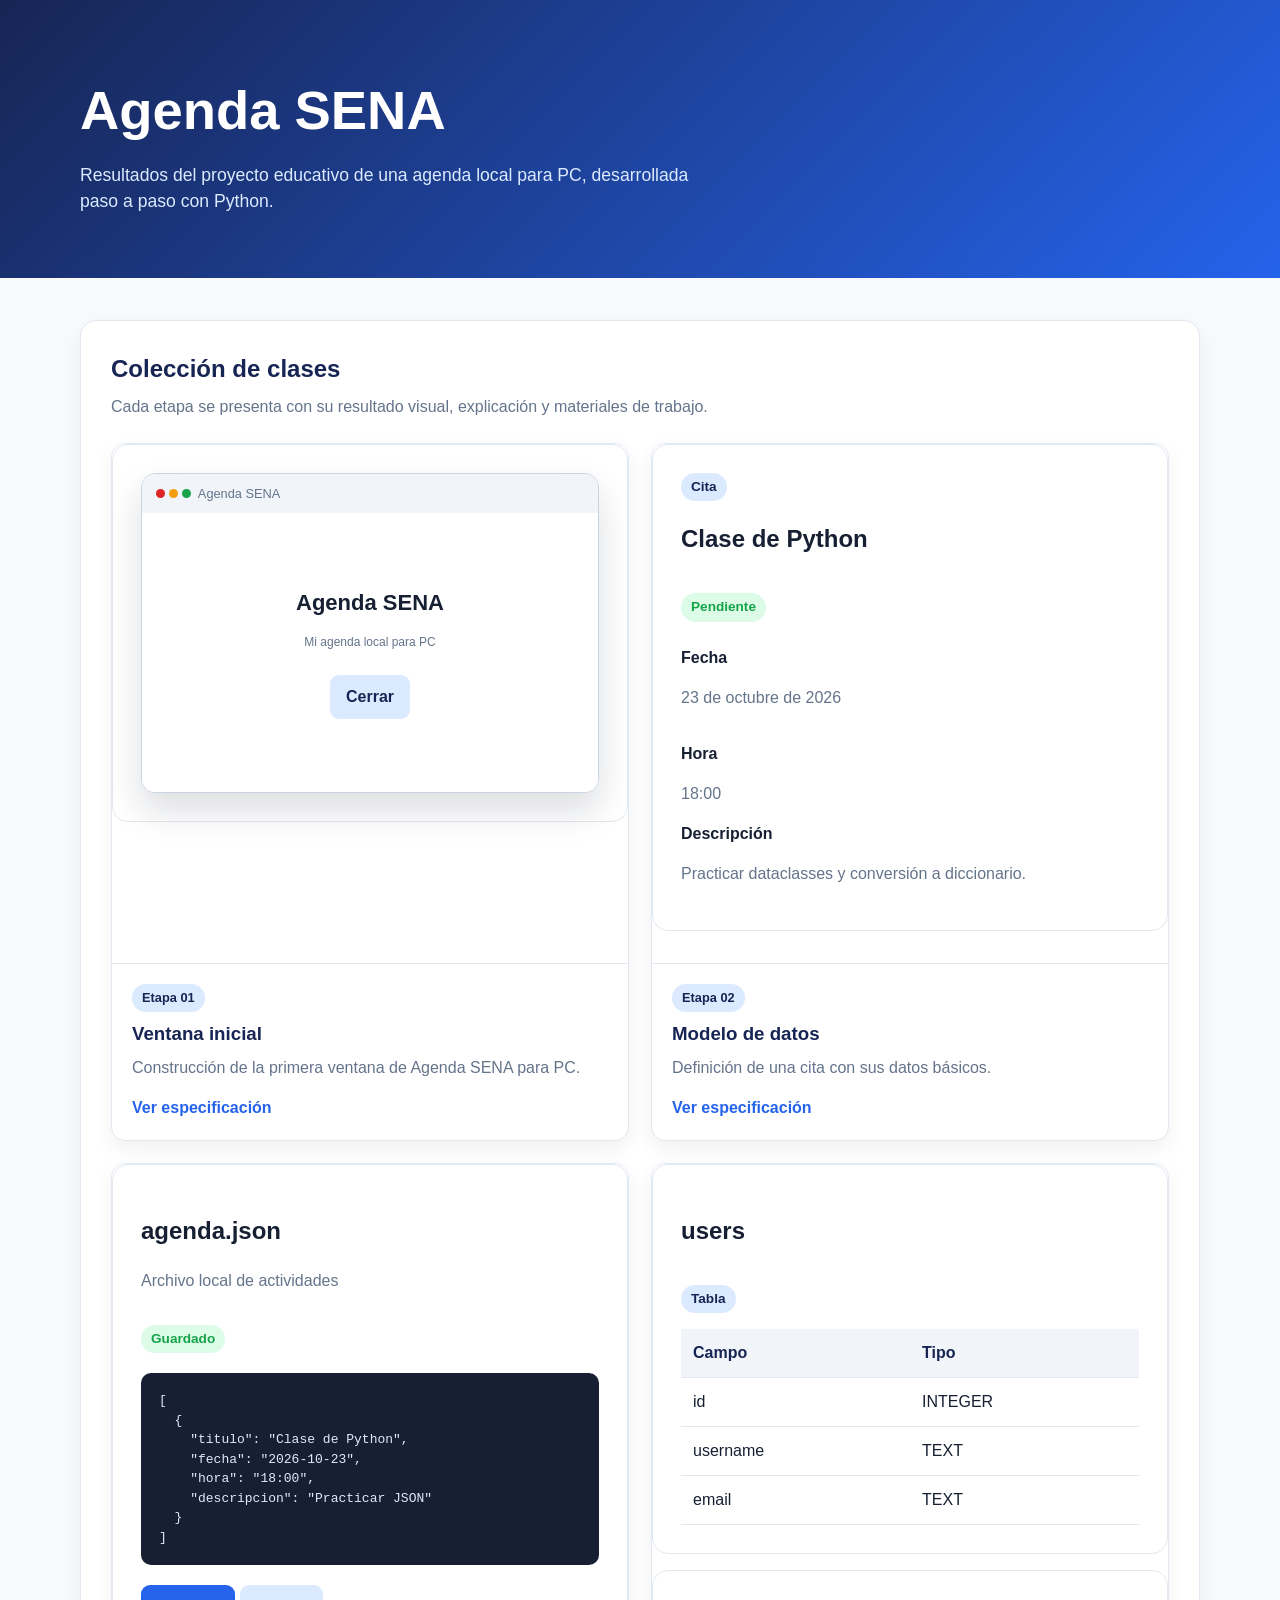
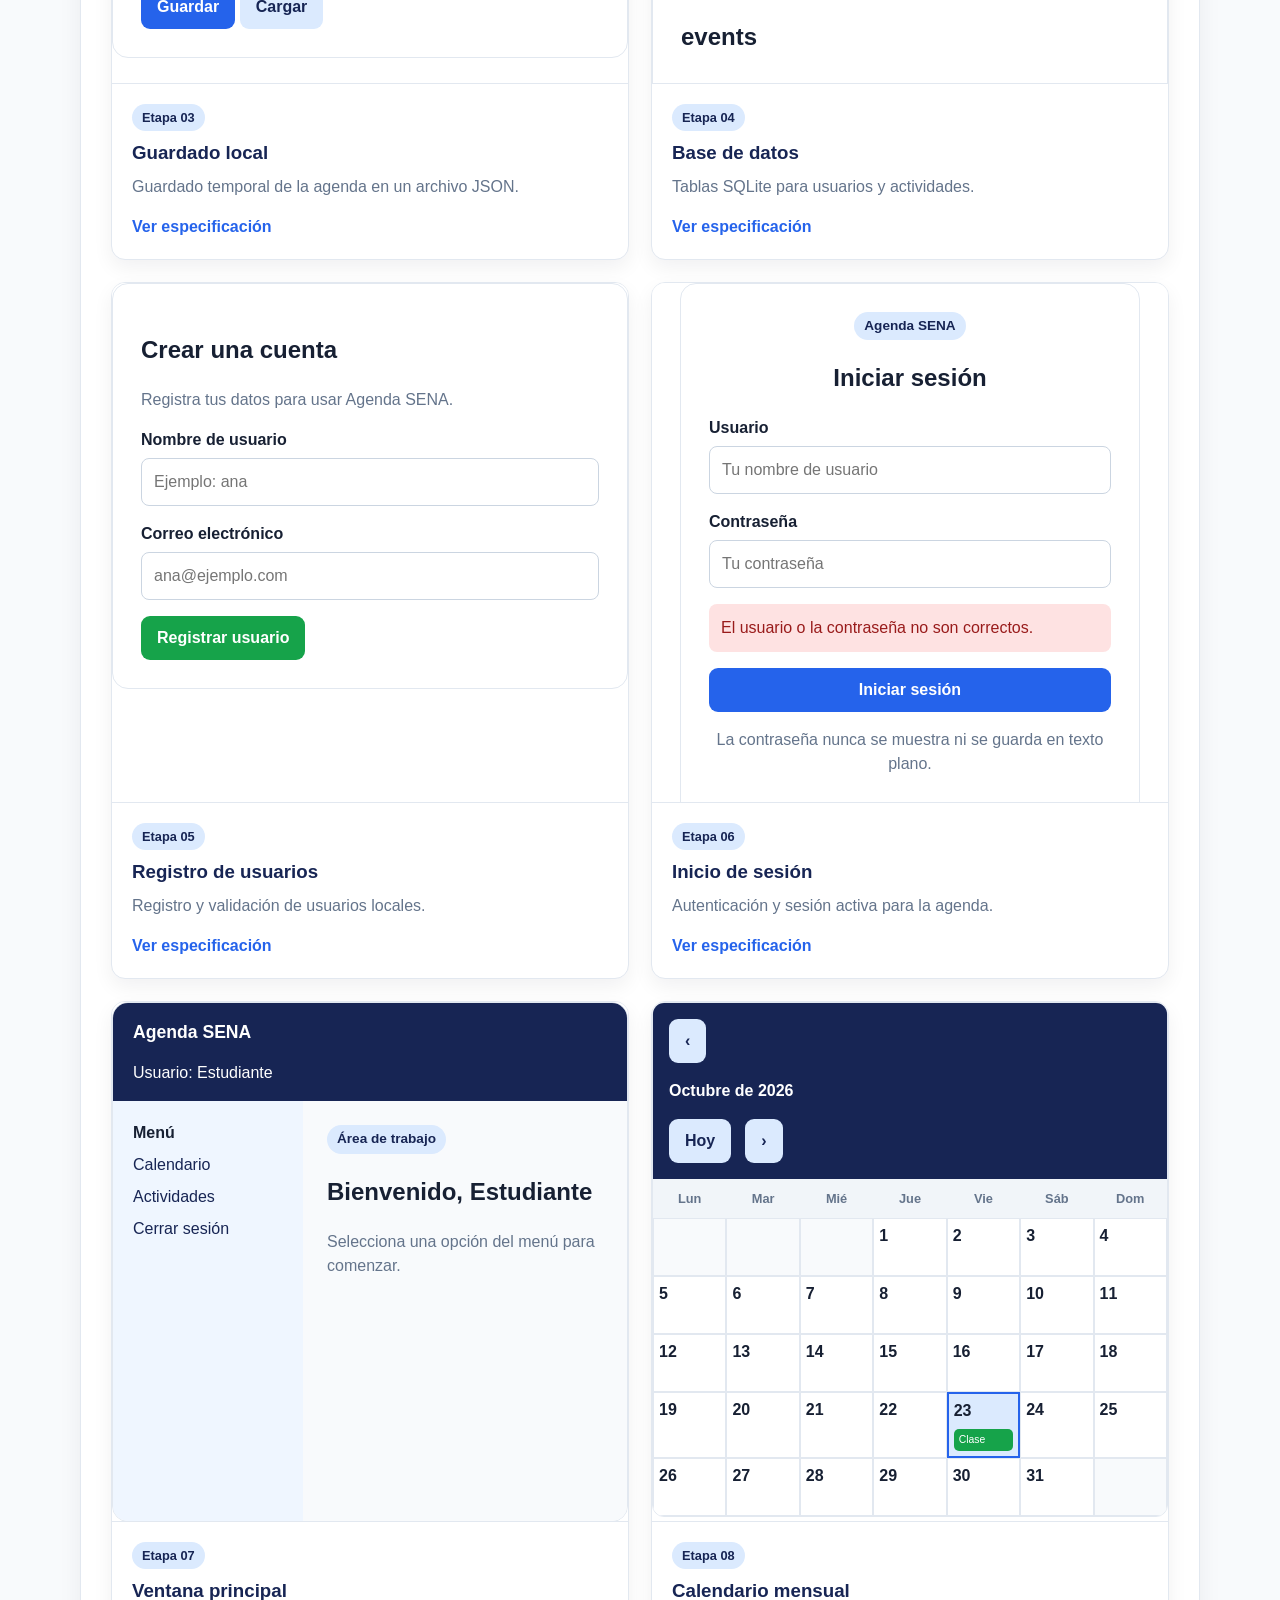
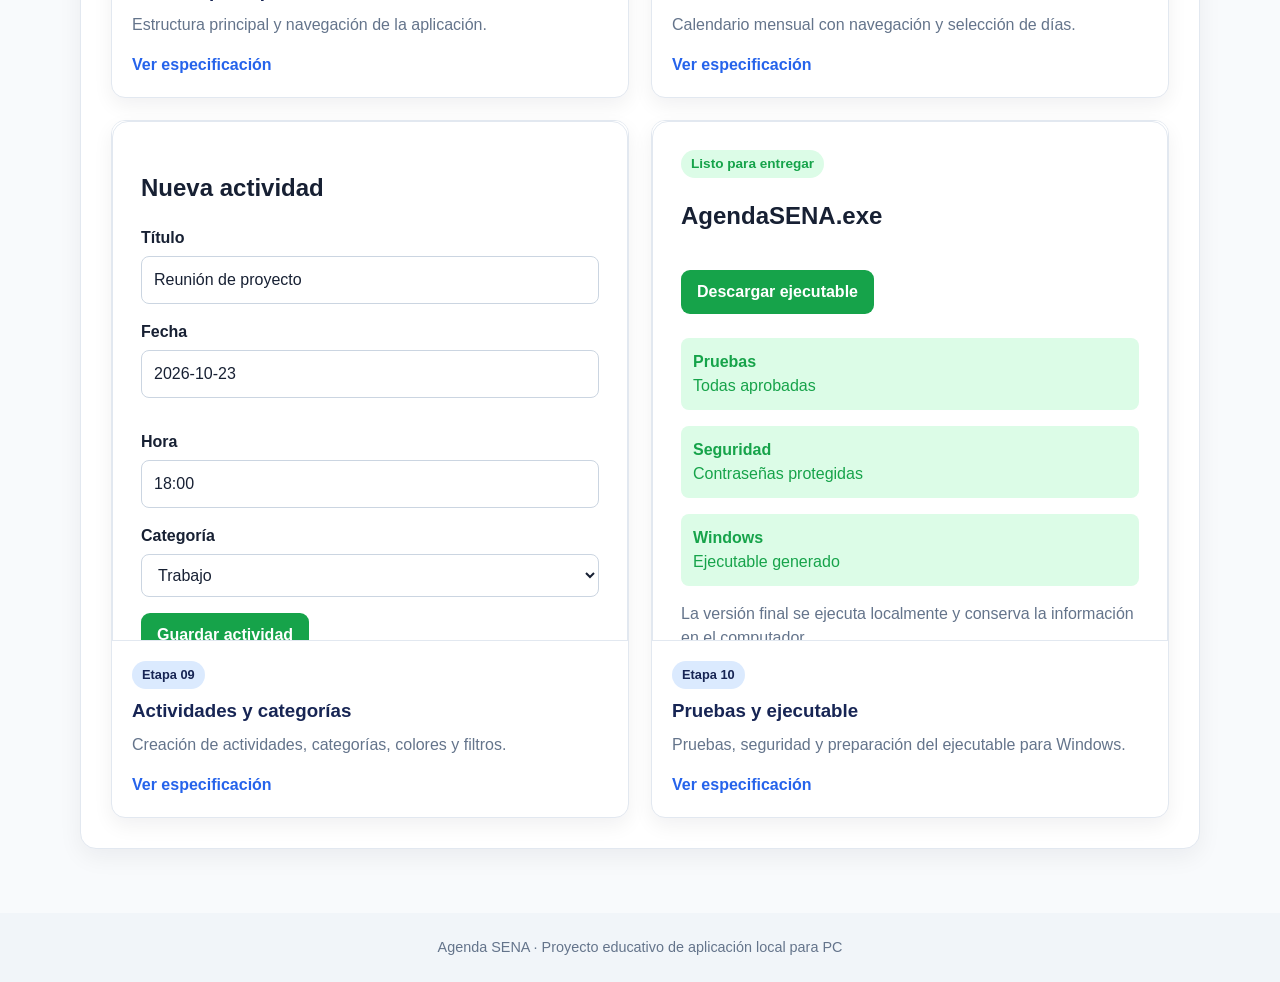
==== index.html @ bc1973c1 "Integrar previews como resultados visuales" ====
<!doctype html>
<html lang="es">
  <head>
    <meta charset="UTF-8" />
    <meta name="viewport" content="width=device-width, initial-scale=1.0" />
    <meta
      name="description"
      content="Colección de clases visuales del proyecto educativo Agenda SENA."
    />
    <title>Agenda SENA | Colección de clases</title>
    <style>
      :root {
        --azul: #2563eb;
        --azul-oscuro: #172554;
        --azul-claro: #dbeafe;
        --gris-900: #172033;
        --gris-600: #64748b;
        --gris-200: #e2e8f0;
        --gris-100: #f1f5f9;
        --blanco: #ffffff;
      }

      * { box-sizing: border-box; }

      body {
        margin: 0;
        color: var(--gris-900);
        background: #f8fafc;
        font-family: Arial, Helvetica, sans-serif;
        line-height: 1.5;
      }

      .contenedor {
        width: min(1120px, calc(100% - 40px));
        margin: 0 auto;
      }

      .hero {
        padding: 70px 24px 64px;
        color: var(--blanco);
        background: linear-gradient(135deg, var(--azul-oscuro), var(--azul));
      }

      .hero h1 { margin: 0 0 10px; font-size: clamp(2rem, 5vw, 3.4rem); }
      .hero p { max-width: 650px; margin: 0; color: var(--azul-claro); font-size: 1.1rem; }

      main { padding: 42px 0 64px; }

      .panel {
        border: 1px solid var(--gris-200);
        border-radius: 16px;
        padding: 30px;
        background: var(--blanco);
        box-shadow: 0 8px 24px rgba(15, 23, 42, 0.06);
      }

      .panel h2 { margin: 0 0 8px; color: var(--azul-oscuro); }
      .panel > p { margin: 0 0 24px; color: var(--gris-600); }

      .coleccion {
        display: grid;
        grid-template-columns: repeat(2, minmax(0, 1fr));
        gap: 22px;
      }

      .clase {
        overflow: hidden;
        border: 1px solid var(--gris-200);
        border-radius: 14px;
        background: var(--blanco);
        box-shadow: 0 8px 20px rgba(15, 23, 42, 0.06);
      }

      .clase-vista {
        height: 520px;
        overflow: hidden;
        border-bottom: 1px solid var(--gris-200);
        background: var(--gris-100);
      }

      .clase-vista iframe {
        width: 100%;
        height: 100%;
        border: 0;
        background: var(--blanco);
      }

      .clase-contenido { padding: 20px; }
      .clase-contenido h3 { margin: 8px 0 8px; color: var(--azul-oscuro); }
      .clase-contenido p { margin: 0 0 16px; color: var(--gris-600); }

      .etiqueta {
        display: inline-block;
        border-radius: 999px;
        padding: 4px 10px;
        color: var(--azul-oscuro);
        background: var(--azul-claro);
        font-size: 0.8rem;
        font-weight: 700;
      }

      .recursos { display: flex; flex-wrap: wrap; gap: 12px; }
      .recursos a { color: var(--azul); font-weight: 700; text-decoration: none; }
      .recursos a:hover { text-decoration: underline; }

      .estado-vacio {
        padding: 48px 24px;
        border: 2px dashed var(--gris-200);
        border-radius: 12px;
        color: var(--gris-600);
        background: var(--gris-100);
        text-align: center;
      }

      .estado-vacio strong { display: block; margin-bottom: 8px; color: var(--gris-900); font-size: 1.2rem; }

      footer {
        padding: 24px;
        color: var(--gris-600);
        background: var(--gris-100);
        text-align: center;
        font-size: 0.9rem;
      }

      @media (max-width: 760px) {
        .coleccion { grid-template-columns: 1fr; }
      }
    </style>
  </head>
  <body>
    <header class="hero">
      <div class="contenedor">
        <h1>Agenda SENA</h1>
        <p>
          Resultados del proyecto educativo de una agenda local para PC,
          desarrollada paso a paso con Python.
        </p>
      </div>
    </header>

    <main class="contenedor">
      <section class="panel" aria-labelledby="titulo-coleccion">
        <h2 id="titulo-coleccion">Colección de clases</h2>
        <p>
          Cada etapa se presenta con su resultado visual, explicación y
          materiales de trabajo.
        </p>

        <div class="coleccion">
          <article class="clase">
            <div class="clase-vista">
              <iframe
                src="stages/01_python_window/preview.html"
                title="Resultado visual de la Clase 01: Ventana inicial"
                loading="lazy"
                scrolling="no"
              ></iframe>
            </div>
            <div class="clase-contenido">
              <span class="etiqueta">Etapa 01</span>
              <h3>Ventana inicial</h3>
              <p>Construcción de la primera ventana de Agenda SENA para PC.</p>
              <div class="recursos">
                <a href="docs/parts/01_agenda_pc/milestones/01_python_window.md">
                  Ver especificación
                </a>
              </div>
            </div>
          </article>

          <article class="clase">
            <div class="clase-vista">
              <iframe src="stages/02_data_model/preview.html" title="Resultado visual de la Clase 02: Modelo de datos" loading="lazy" scrolling="no"></iframe>
            </div>
            <div class="clase-contenido">
              <span class="etiqueta">Etapa 02</span>
              <h3>Modelo de datos</h3>
              <p>Definición de una cita con sus datos básicos.</p>
              <div class="recursos"><a href="docs/parts/01_agenda_pc/milestones/02_data_model.md">Ver especificación</a></div>
            </div>
          </article>

          <article class="clase">
            <div class="clase-vista">
              <iframe src="stages/03_json_storage/preview.html" title="Resultado visual de la Clase 03: Guardado local" loading="lazy" scrolling="no"></iframe>
            </div>
            <div class="clase-contenido">
              <span class="etiqueta">Etapa 03</span>
              <h3>Guardado local</h3>
              <p>Guardado temporal de la agenda en un archivo JSON.</p>
              <div class="recursos"><a href="docs/parts/01_agenda_pc/milestones/03_json_storage.md">Ver especificación</a></div>
            </div>
          </article>

          <article class="clase">
            <div class="clase-vista">
              <iframe src="stages/04_sqlite_database/preview.html" title="Resultado visual de la Clase 04: Base de datos" loading="lazy" scrolling="no"></iframe>
            </div>
            <div class="clase-contenido">
              <span class="etiqueta">Etapa 04</span>
              <h3>Base de datos</h3>
              <p>Tablas SQLite para usuarios y actividades.</p>
              <div class="recursos"><a href="docs/parts/01_agenda_pc/milestones/04_sqlite_database.md">Ver especificación</a></div>
            </div>
          </article>

          <article class="clase">
            <div class="clase-vista">
              <iframe src="stages/05_user_registration/preview.html" title="Resultado visual de la Clase 05: Registro de usuarios" loading="lazy" scrolling="no"></iframe>
            </div>
            <div class="clase-contenido">
              <span class="etiqueta">Etapa 05</span>
              <h3>Registro de usuarios</h3>
              <p>Registro y validación de usuarios locales.</p>
              <div class="recursos"><a href="docs/parts/01_agenda_pc/milestones/05_user_registration.md">Ver especificación</a></div>
            </div>
          </article>

          <article class="clase">
            <div class="clase-vista">
              <iframe src="stages/06_login_session/preview.html" title="Resultado visual de la Clase 06: Inicio de sesión" loading="lazy" scrolling="no"></iframe>
            </div>
            <div class="clase-contenido">
              <span class="etiqueta">Etapa 06</span>
              <h3>Inicio de sesión</h3>
              <p>Autenticación y sesión activa para la agenda.</p>
              <div class="recursos"><a href="docs/parts/01_agenda_pc/milestones/06_login_session.md">Ver especificación</a></div>
            </div>
          </article>

          <article class="clase">
            <div class="clase-vista">
              <iframe src="stages/07_main_window/preview.html" title="Resultado visual de la Clase 07: Ventana principal" loading="lazy" scrolling="no"></iframe>
            </div>
            <div class="clase-contenido">
              <span class="etiqueta">Etapa 07</span>
              <h3>Ventana principal</h3>
              <p>Estructura principal y navegación de la aplicación.</p>
              <div class="recursos"><a href="docs/parts/01_agenda_pc/milestones/07_main_window.md">Ver especificación</a></div>
            </div>
          </article>

          <article class="clase">
            <div class="clase-vista">
              <iframe src="stages/08_monthly_calendar/preview.html" title="Resultado visual de la Clase 08: Calendario mensual" loading="lazy" scrolling="no"></iframe>
            </div>
            <div class="clase-contenido">
              <span class="etiqueta">Etapa 08</span>
              <h3>Calendario mensual</h3>
              <p>Calendario mensual con navegación y selección de días.</p>
              <div class="recursos"><a href="docs/parts/01_agenda_pc/milestones/08_monthly_calendar.md">Ver especificación</a></div>
            </div>
          </article>

          <article class="clase">
            <div class="clase-vista">
              <iframe src="stages/09_events_categories_colors/preview.html" title="Resultado visual de la Clase 09: Actividades y categorías" loading="lazy" scrolling="no"></iframe>
            </div>
            <div class="clase-contenido">
              <span class="etiqueta">Etapa 09</span>
              <h3>Actividades y categorías</h3>
              <p>Creación de actividades, categorías, colores y filtros.</p>
              <div class="recursos"><a href="docs/parts/01_agenda_pc/milestones/09_events_categories_colors.md">Ver especificación</a></div>
            </div>
          </article>

          <article class="clase">
            <div class="clase-vista">
              <iframe src="stages/10_tests_security_executable/preview.html" title="Resultado visual de la Clase 10: Pruebas y ejecutable" loading="lazy" scrolling="no"></iframe>
            </div>
            <div class="clase-contenido">
              <span class="etiqueta">Etapa 10</span>
              <h3>Pruebas y ejecutable</h3>
              <p>Pruebas, seguridad y preparación del ejecutable para Windows.</p>
              <div class="recursos"><a href="docs/parts/01_agenda_pc/milestones/10_tests_security_executable.md">Ver especificación</a></div>
            </div>
          </article>
        </div>
      </section>
    </main>

    <footer>Agenda SENA · Proyecto educativo de aplicación local para PC</footer>
  </body>
</html>
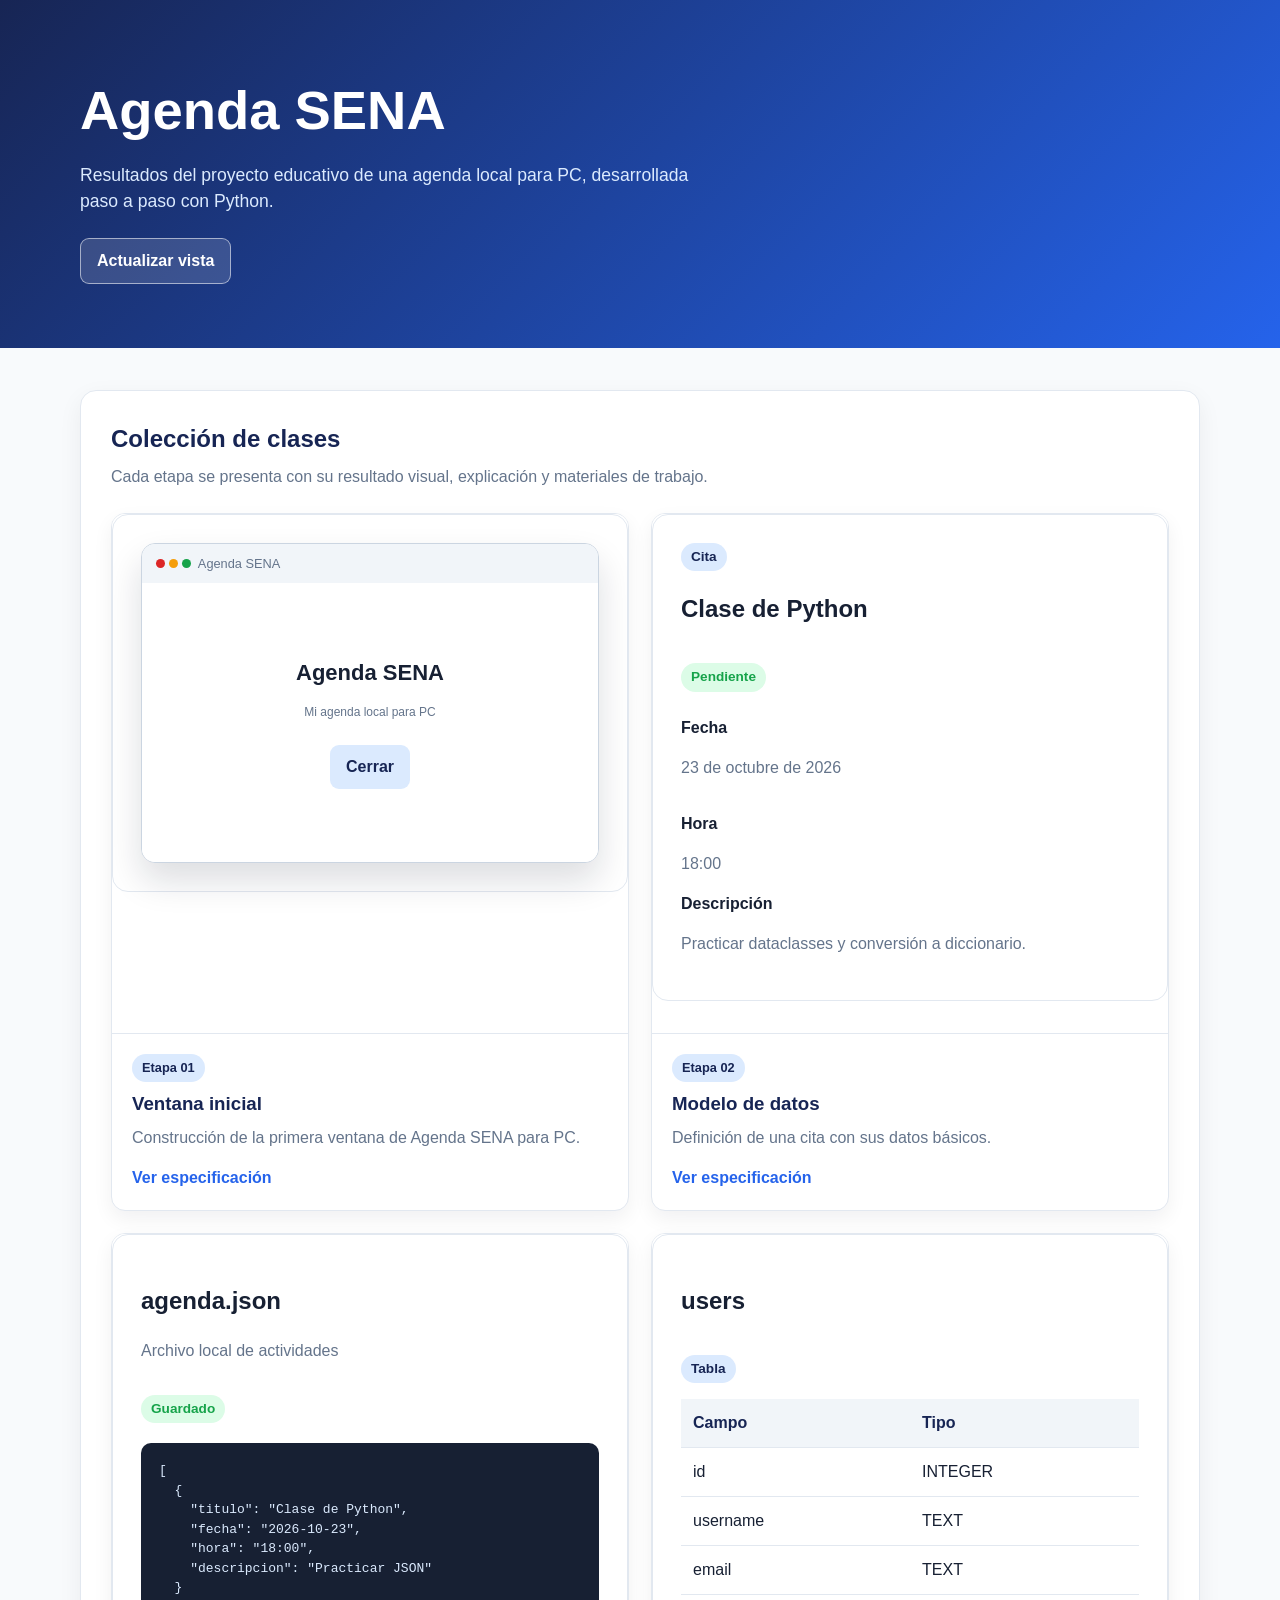
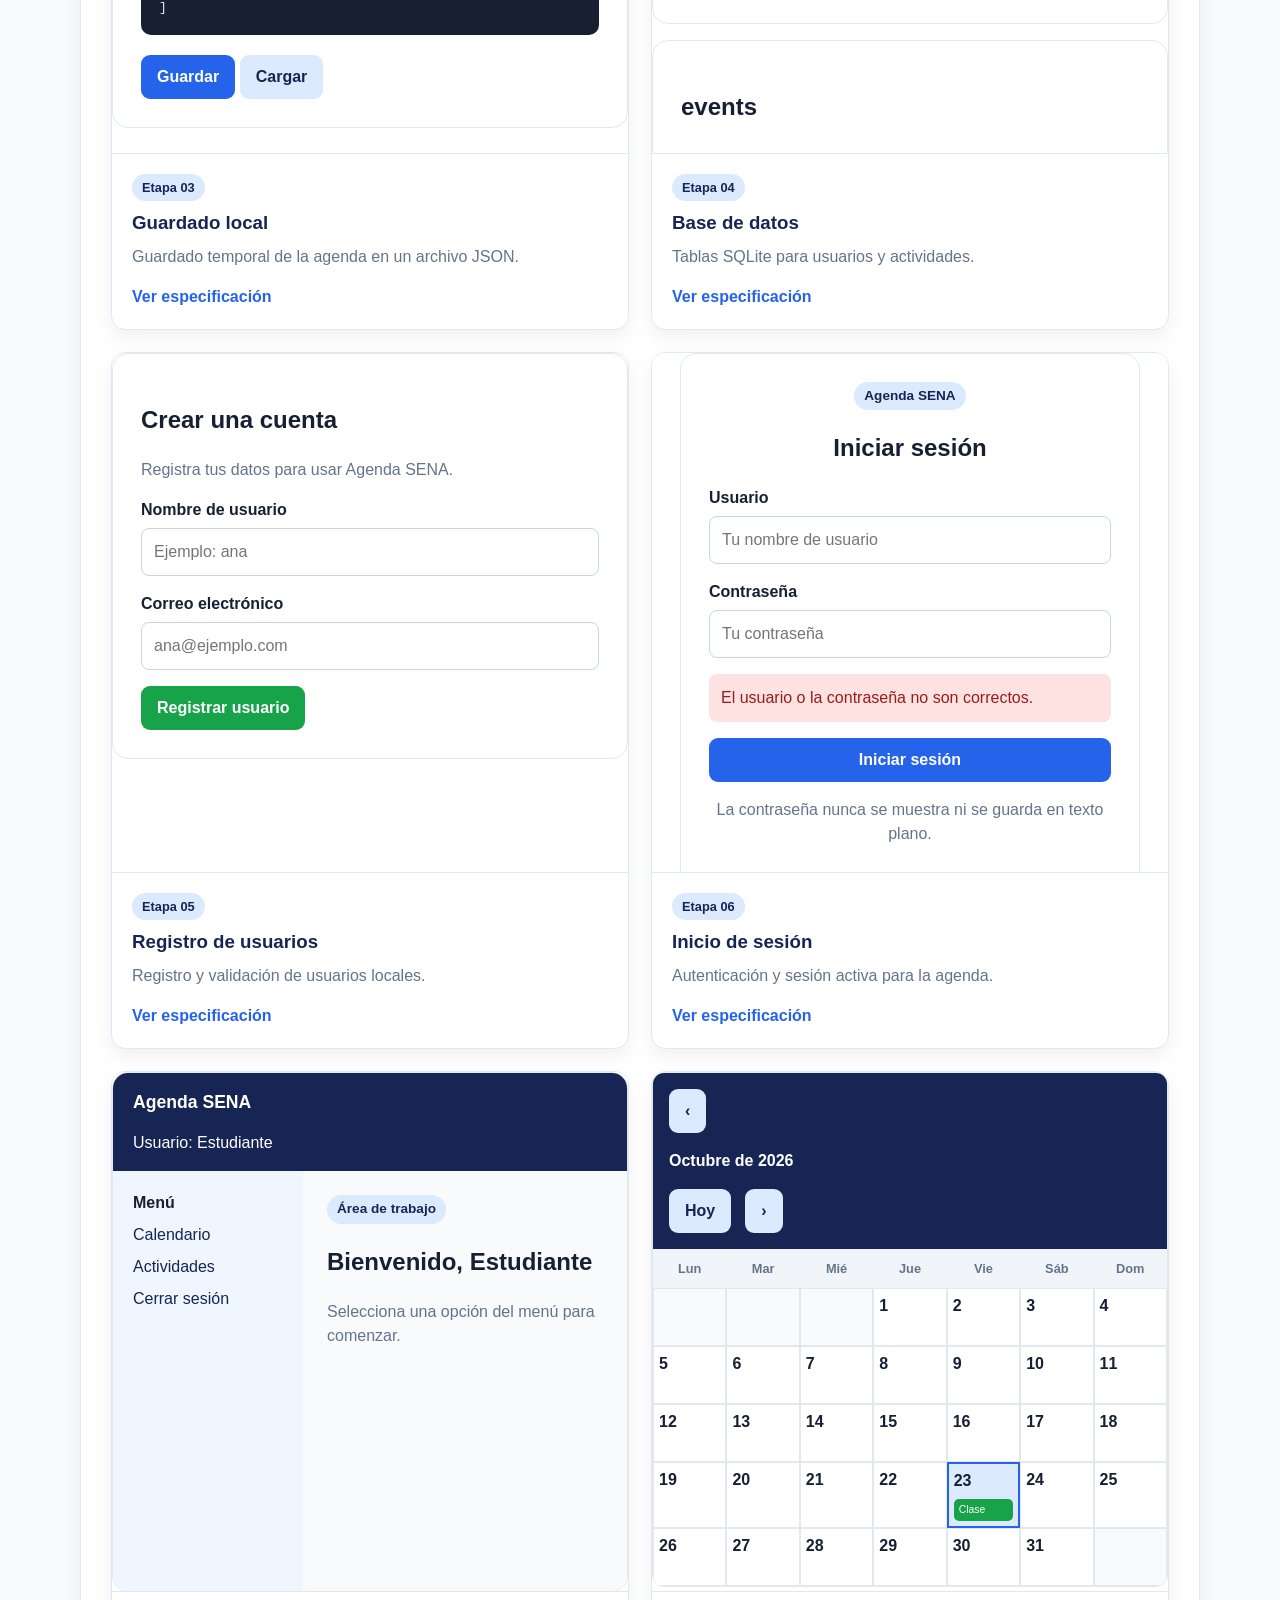
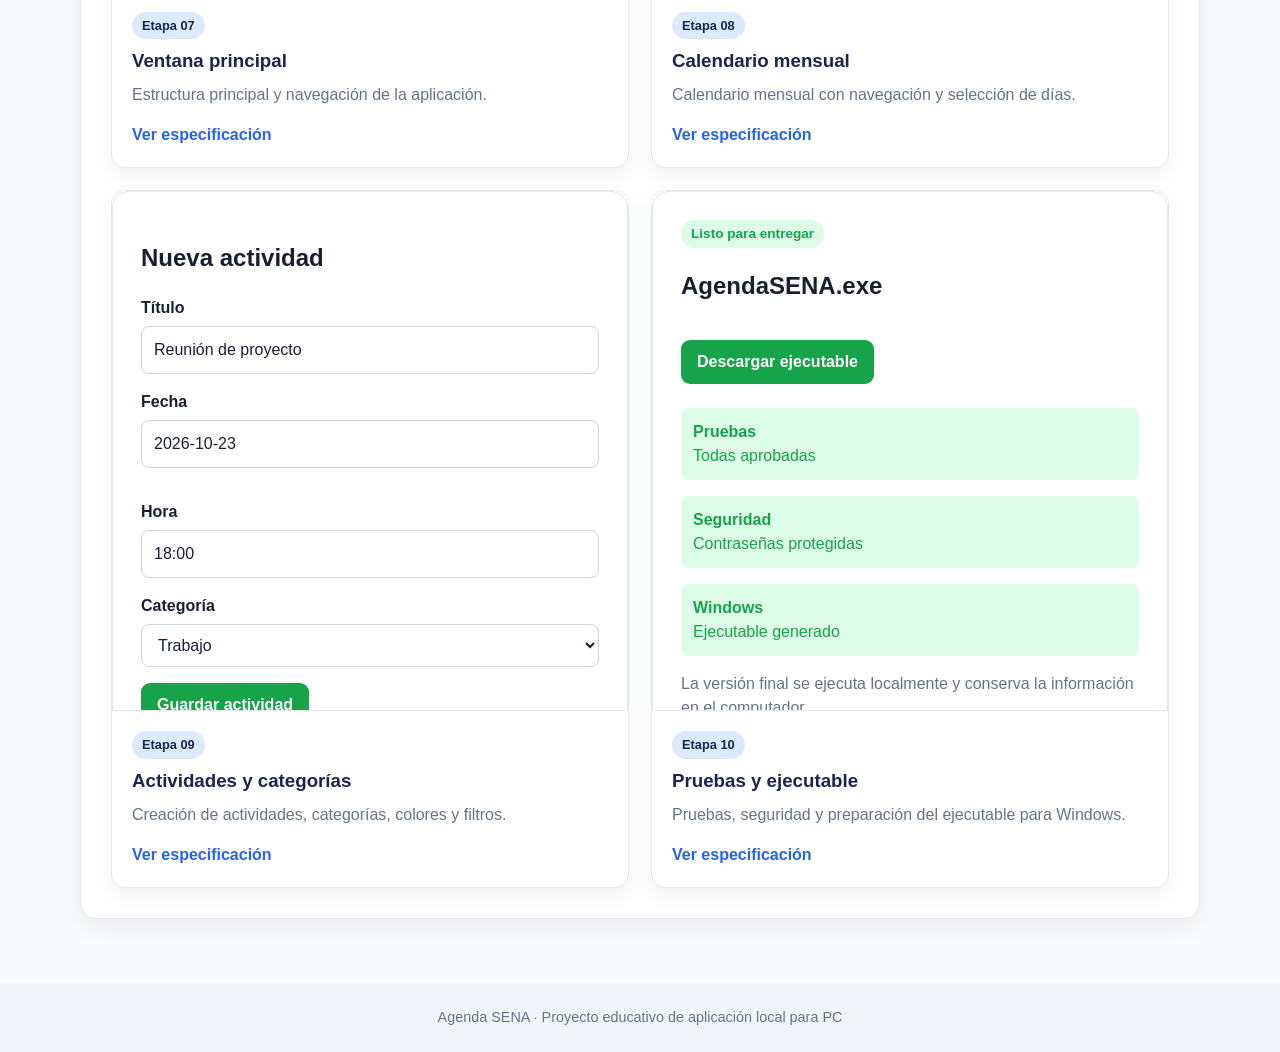
==== commit de878943: "Agregar actualizacion rapida del visor" ====
--- a/index.html
+++ b/index.html
@@ -3,6 +3,9 @@
   <head>
     <meta charset="UTF-8" />
     <meta name="viewport" content="width=device-width, initial-scale=1.0" />
+    <meta http-equiv="Cache-Control" content="no-cache, no-store, must-revalidate" />
+    <meta http-equiv="Pragma" content="no-cache" />
+    <meta http-equiv="Expires" content="0" />
     <meta
       name="description"
       content="Colección de clases visuales del proyecto educativo Agenda SENA."
@@ -44,6 +47,20 @@
       .hero h1 { margin: 0 0 10px; font-size: clamp(2rem, 5vw, 3.4rem); }
       .hero p { max-width: 650px; margin: 0; color: var(--azul-claro); font-size: 1.1rem; }
 
+      .actualizar-vista {
+        margin-top: 24px;
+        border: 1px solid rgba(255, 255, 255, 0.55);
+        border-radius: 9px;
+        padding: 10px 16px;
+        color: var(--blanco);
+        background: rgba(255, 255, 255, 0.14);
+        font: inherit;
+        font-weight: 700;
+        cursor: pointer;
+      }
+
+      .actualizar-vista:hover { background: rgba(255, 255, 255, 0.24); }
+
       main { padding: 42px 0 64px; }
 
       .panel {
@@ -135,6 +152,9 @@
           Resultados del proyecto educativo de una agenda local para PC,
           desarrollada paso a paso con Python.
         </p>
+        <button id="actualizar-vista" class="actualizar-vista" type="button">
+          Actualizar vista
+        </button>
       </div>
     </header>
 
@@ -280,5 +300,23 @@
     </main>
 
     <footer>Agenda SENA · Proyecto educativo de aplicación local para PC</footer>
+    <script>
+      (() => {
+        const version = String(Date.now());
+        const refreshButton = document.getElementById("actualizar-vista");
+
+        refreshButton.addEventListener("click", () => {
+          const url = new URL(window.location.href);
+          url.searchParams.set("v", String(Date.now()));
+          window.location.replace(url.toString());
+        });
+
+        document.querySelectorAll(".clase-vista iframe").forEach((frame) => {
+          const url = new URL(frame.getAttribute("src"), window.location.href);
+          url.searchParams.set("v", version);
+          frame.src = url.toString();
+        });
+      })();
+    </script>
   </body>
 </html>
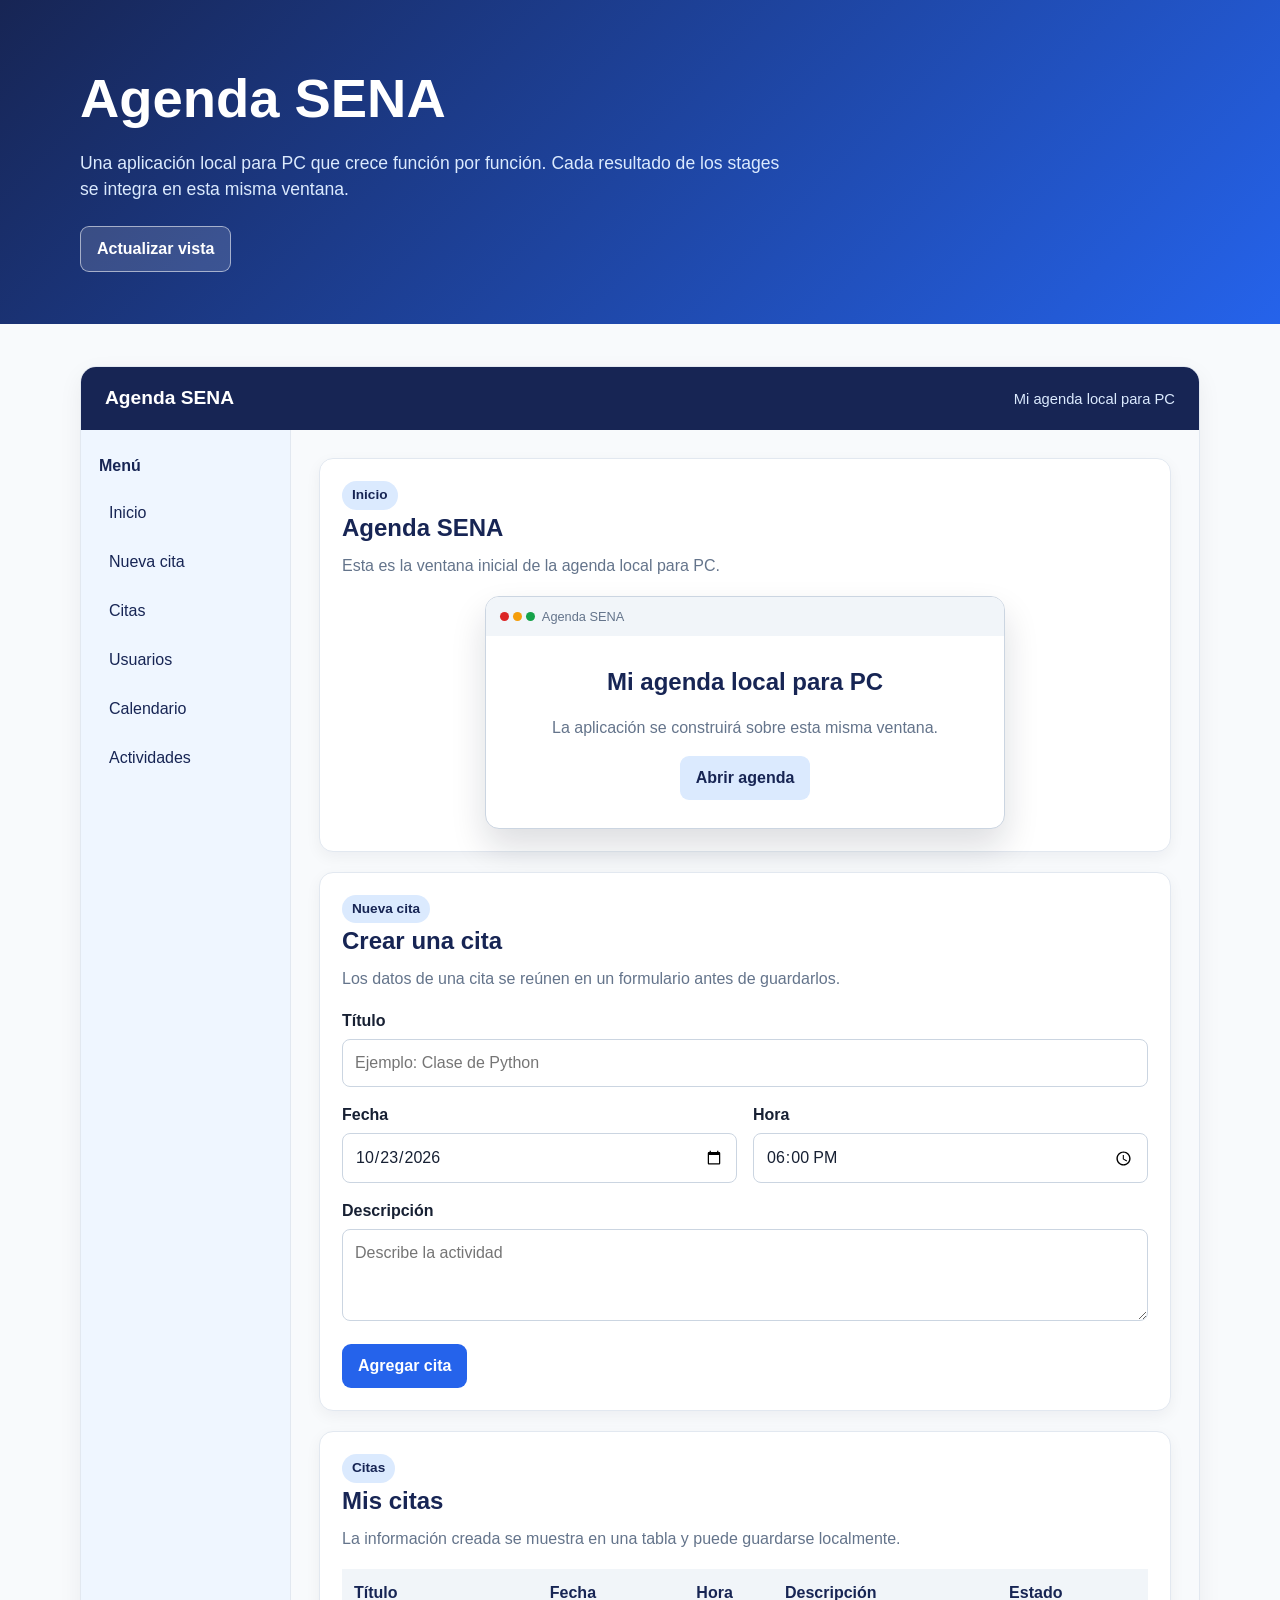
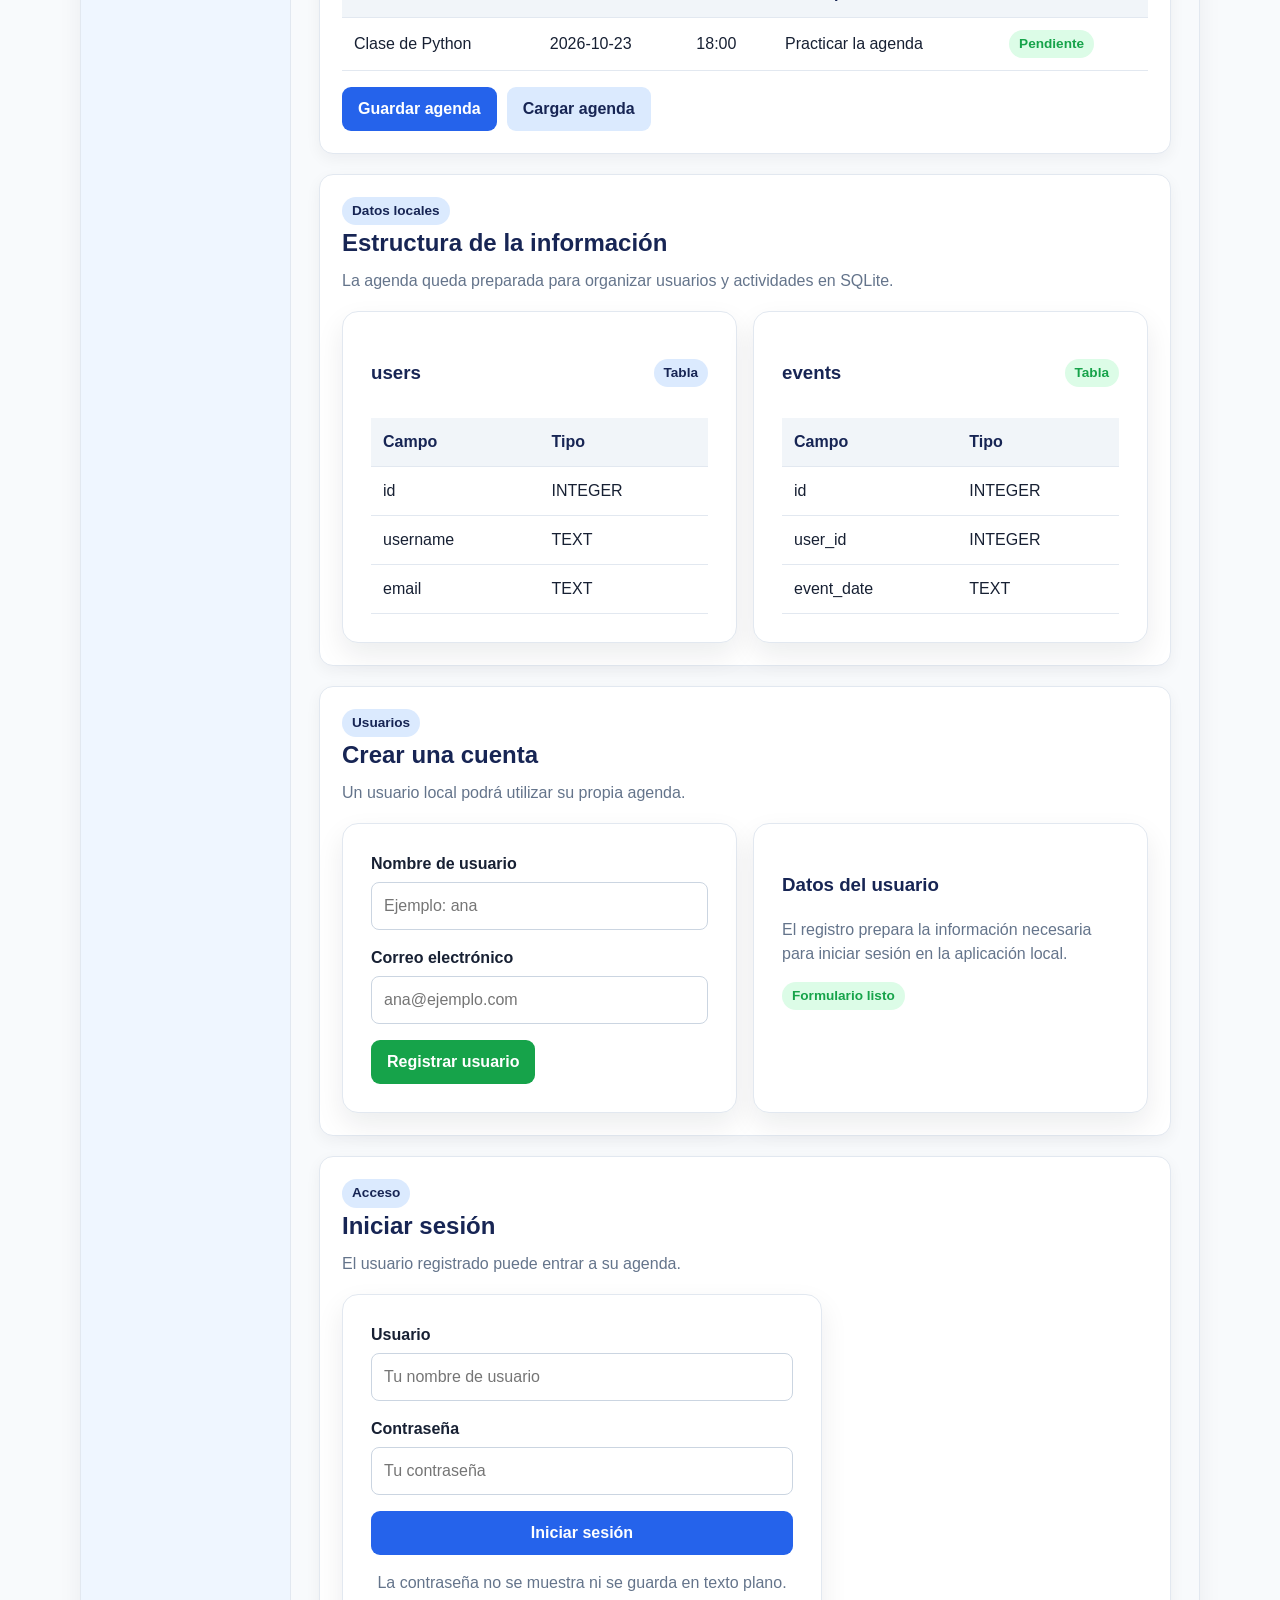
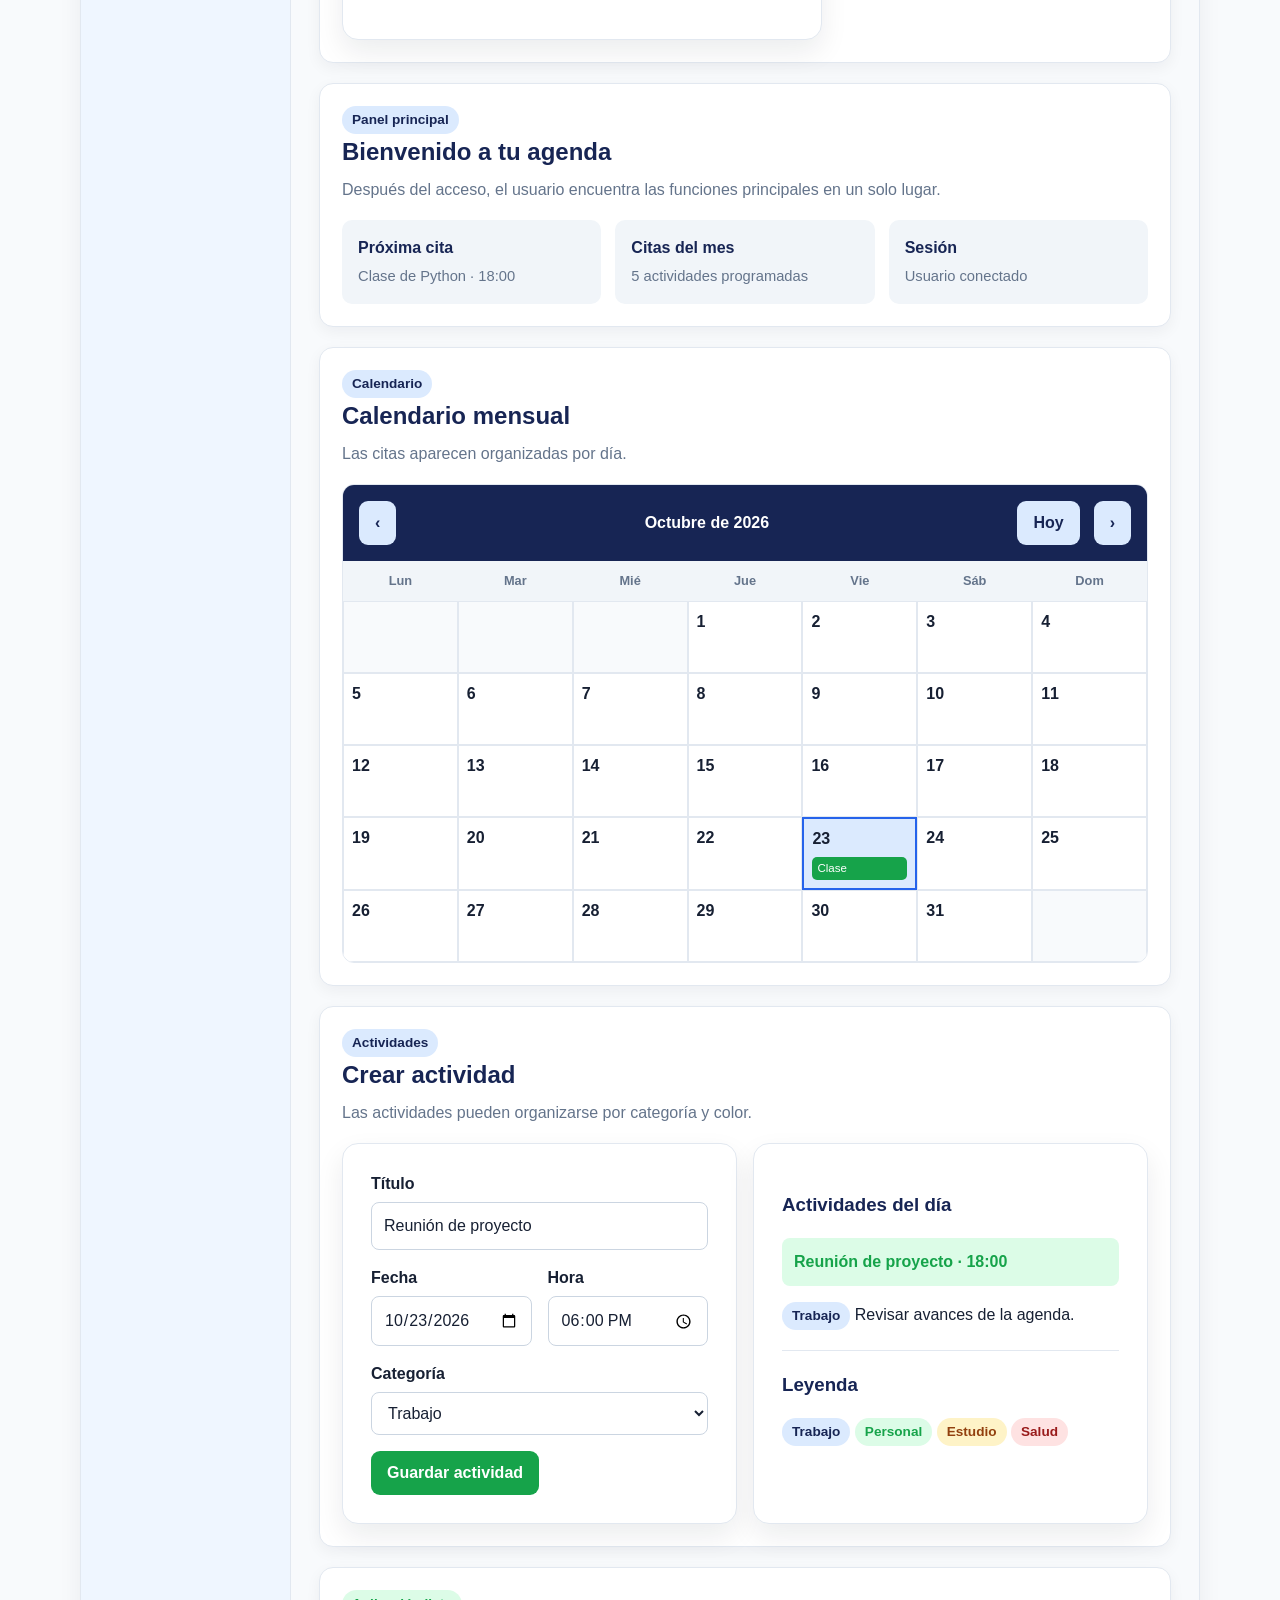
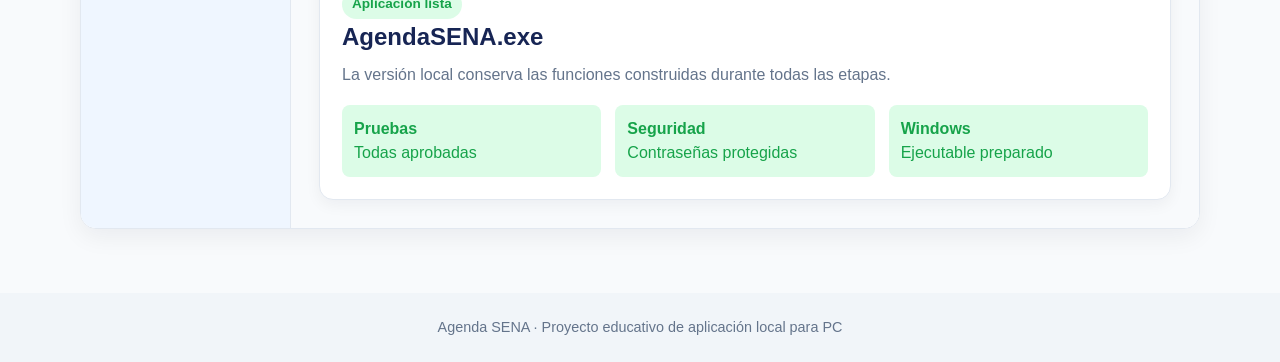
==== commit a4b18576: "Integrar stages en una ventana acumulativa" ====
--- a/index.html
+++ b/index.html
@@ -8,9 +8,10 @@
     <meta http-equiv="Expires" content="0" />
     <meta
       name="description"
-      content="Colección de clases visuales del proyecto educativo Agenda SENA."
+      content="Aplicación acumulativa del proyecto educativo Agenda SENA."
     />
-    <title>Agenda SENA | Colección de clases</title>
+    <link rel="stylesheet" href="assets/stage-preview.css" />
+    <title>Agenda SENA | Aplicación</title>
     <style>
       :root {
         --azul: #2563eb;
@@ -39,13 +40,13 @@
       }
 
       .hero {
-        padding: 70px 24px 64px;
+        padding: 58px 24px 52px;
         color: var(--blanco);
         background: linear-gradient(135deg, var(--azul-oscuro), var(--azul));
       }
 
       .hero h1 { margin: 0 0 10px; font-size: clamp(2rem, 5vw, 3.4rem); }
-      .hero p { max-width: 650px; margin: 0; color: var(--azul-claro); font-size: 1.1rem; }
+      .hero p { max-width: 720px; margin: 0; color: var(--azul-claro); font-size: 1.1rem; }
 
       .actualizar-vista {
         margin-top: 24px;
@@ -64,72 +65,84 @@
       main { padding: 42px 0 64px; }
 
       .panel {
+        overflow: hidden;
         border: 1px solid var(--gris-200);
         border-radius: 16px;
-        padding: 30px;
         background: var(--blanco);
         box-shadow: 0 8px 24px rgba(15, 23, 42, 0.06);
       }
 
-      .panel h2 { margin: 0 0 8px; color: var(--azul-oscuro); }
-      .panel > p { margin: 0 0 24px; color: var(--gris-600); }
-
-      .coleccion {
+      .ventana-app { overflow: hidden; background: var(--blanco); }
+
+      .barra-app-principal {
+        display: flex;
+        align-items: center;
+        justify-content: space-between;
+        gap: 16px;
+        padding: 17px 24px;
+        color: var(--blanco);
+        background: var(--azul-oscuro);
+      }
+
+      .barra-app-principal strong { font-size: 1.2rem; }
+      .barra-app-principal span { color: var(--azul-claro); font-size: 0.92rem; }
+
+      .app-layout {
         display: grid;
-        grid-template-columns: repeat(2, minmax(0, 1fr));
-        gap: 22px;
-      }
-
-      .clase {
-        overflow: hidden;
+        grid-template-columns: 210px minmax(0, 1fr);
+        min-height: 700px;
+      }
+
+      .app-sidebar {
+        padding: 24px 18px;
+        background: #eff6ff;
+        border-right: 1px solid var(--gris-200);
+      }
+
+      .app-sidebar strong { display: block; margin-bottom: 14px; color: var(--azul-oscuro); }
+      .app-sidebar a {
+        display: block;
+        margin: 7px 0;
+        border-radius: 7px;
+        padding: 9px 10px;
+        color: var(--azul-oscuro);
+        text-decoration: none;
+      }
+
+      .app-sidebar a:hover { background: var(--azul-claro); }
+
+      .app-content {
+        min-width: 0;
+        padding: 28px;
+        background: #f8fafc;
+      }
+
+      .cargando { margin: 0; color: var(--gris-600); text-align: center; }
+
+      .fragmento {
         border: 1px solid var(--gris-200);
         border-radius: 14px;
+        padding: 22px;
         background: var(--blanco);
-        box-shadow: 0 8px 20px rgba(15, 23, 42, 0.06);
-      }
-
-      .clase-vista {
-        height: 520px;
-        overflow: hidden;
-        border-bottom: 1px solid var(--gris-200);
-        background: var(--gris-100);
-      }
-
-      .clase-vista iframe {
-        width: 100%;
-        height: 100%;
-        border: 0;
-        background: var(--blanco);
-      }
-
-      .clase-contenido { padding: 20px; }
-      .clase-contenido h3 { margin: 8px 0 8px; color: var(--azul-oscuro); }
-      .clase-contenido p { margin: 0 0 16px; color: var(--gris-600); }
-
-      .etiqueta {
-        display: inline-block;
-        border-radius: 999px;
-        padding: 4px 10px;
-        color: var(--azul-oscuro);
-        background: var(--azul-claro);
-        font-size: 0.8rem;
-        font-weight: 700;
-      }
-
-      .recursos { display: flex; flex-wrap: wrap; gap: 12px; }
-      .recursos a { color: var(--azul); font-weight: 700; text-decoration: none; }
-      .recursos a:hover { text-decoration: underline; }
-
-      .estado-vacio {
-        padding: 48px 24px;
-        border: 2px dashed var(--gris-200);
-        border-radius: 12px;
-        color: var(--gris-600);
-        background: var(--gris-100);
-        text-align: center;
-      }
-
-      .estado-vacio strong { display: block; margin-bottom: 8px; color: var(--gris-900); font-size: 1.2rem; }
+        box-shadow: 0 5px 15px rgba(15, 23, 42, 0.05);
+      }
+
+      .fragmento + .fragmento { margin-top: 20px; }
+      .fragmento h2 { margin: 0 0 8px; color: var(--azul-oscuro); }
+      .fragmento h3 { color: var(--azul-oscuro); }
+      .fragmento > p { margin-top: 0; color: var(--gris-600); }
+
+      .fragmento-cabecera { margin-bottom: 18px; }
+      .fragmento-cabecera p { margin: 0; color: var(--gris-600); }
+      .bloque-centrado { text-align: center; }
+      .bloque-centrado p { color: var(--gris-600); }
+      .acciones { display: flex; flex-wrap: wrap; gap: 10px; }
+      .oculto { display: none; }
+      .tabla-citas td:last-child { white-space: nowrap; }
+      .resumenes { display: grid; grid-template-columns: repeat(3, minmax(0, 1fr)); gap: 14px; }
+      .resumen { border-radius: 10px; padding: 16px; background: var(--gris-100); }
+      .resumen strong { display: block; margin-bottom: 4px; color: var(--azul-oscuro); }
+      .resumen span { color: var(--gris-600); font-size: 0.92rem; }
 
       footer {
         padding: 24px;
@@ -140,7 +153,13 @@
       }
 
       @media (max-width: 760px) {
-        .coleccion { grid-template-columns: 1fr; }
+        .contenedor { width: min(100% - 20px, 1120px); }
+        .app-layout { grid-template-columns: 1fr; }
+        .app-sidebar { border-right: 0; border-bottom: 1px solid var(--gris-200); }
+        .app-sidebar a { display: inline-block; margin-right: 5px; }
+        .app-content { padding: 16px; }
+        .resumenes { grid-template-columns: 1fr; }
+        .barra-app-principal { align-items: flex-start; flex-direction: column; }
       }
     </style>
   </head>
@@ -149,8 +168,8 @@
       <div class="contenedor">
         <h1>Agenda SENA</h1>
         <p>
-          Resultados del proyecto educativo de una agenda local para PC,
-          desarrollada paso a paso con Python.
+          Una aplicación local para PC que crece función por función. Cada
+          resultado de los stages se integra en esta misma ventana.
         </p>
         <button id="actualizar-vista" class="actualizar-vista" type="button">
           Actualizar vista
@@ -159,151 +178,50 @@
     </header>
 
     <main class="contenedor">
-      <section class="panel" aria-labelledby="titulo-coleccion">
-        <h2 id="titulo-coleccion">Colección de clases</h2>
-        <p>
-          Cada etapa se presenta con su resultado visual, explicación y
-          materiales de trabajo.
-        </p>
-
-        <div class="coleccion">
-          <article class="clase">
-            <div class="clase-vista">
-              <iframe
-                src="stages/01_python_window/preview.html"
-                title="Resultado visual de la Clase 01: Ventana inicial"
-                loading="lazy"
-                scrolling="no"
-              ></iframe>
-            </div>
-            <div class="clase-contenido">
-              <span class="etiqueta">Etapa 01</span>
-              <h3>Ventana inicial</h3>
-              <p>Construcción de la primera ventana de Agenda SENA para PC.</p>
-              <div class="recursos">
-                <a href="docs/parts/01_agenda_pc/milestones/01_python_window.md">
-                  Ver especificación
-                </a>
-              </div>
-            </div>
-          </article>
-
-          <article class="clase">
-            <div class="clase-vista">
-              <iframe src="stages/02_data_model/preview.html" title="Resultado visual de la Clase 02: Modelo de datos" loading="lazy" scrolling="no"></iframe>
-            </div>
-            <div class="clase-contenido">
-              <span class="etiqueta">Etapa 02</span>
-              <h3>Modelo de datos</h3>
-              <p>Definición de una cita con sus datos básicos.</p>
-              <div class="recursos"><a href="docs/parts/01_agenda_pc/milestones/02_data_model.md">Ver especificación</a></div>
-            </div>
-          </article>
-
-          <article class="clase">
-            <div class="clase-vista">
-              <iframe src="stages/03_json_storage/preview.html" title="Resultado visual de la Clase 03: Guardado local" loading="lazy" scrolling="no"></iframe>
-            </div>
-            <div class="clase-contenido">
-              <span class="etiqueta">Etapa 03</span>
-              <h3>Guardado local</h3>
-              <p>Guardado temporal de la agenda en un archivo JSON.</p>
-              <div class="recursos"><a href="docs/parts/01_agenda_pc/milestones/03_json_storage.md">Ver especificación</a></div>
-            </div>
-          </article>
-
-          <article class="clase">
-            <div class="clase-vista">
-              <iframe src="stages/04_sqlite_database/preview.html" title="Resultado visual de la Clase 04: Base de datos" loading="lazy" scrolling="no"></iframe>
-            </div>
-            <div class="clase-contenido">
-              <span class="etiqueta">Etapa 04</span>
-              <h3>Base de datos</h3>
-              <p>Tablas SQLite para usuarios y actividades.</p>
-              <div class="recursos"><a href="docs/parts/01_agenda_pc/milestones/04_sqlite_database.md">Ver especificación</a></div>
-            </div>
-          </article>
-
-          <article class="clase">
-            <div class="clase-vista">
-              <iframe src="stages/05_user_registration/preview.html" title="Resultado visual de la Clase 05: Registro de usuarios" loading="lazy" scrolling="no"></iframe>
-            </div>
-            <div class="clase-contenido">
-              <span class="etiqueta">Etapa 05</span>
-              <h3>Registro de usuarios</h3>
-              <p>Registro y validación de usuarios locales.</p>
-              <div class="recursos"><a href="docs/parts/01_agenda_pc/milestones/05_user_registration.md">Ver especificación</a></div>
-            </div>
-          </article>
-
-          <article class="clase">
-            <div class="clase-vista">
-              <iframe src="stages/06_login_session/preview.html" title="Resultado visual de la Clase 06: Inicio de sesión" loading="lazy" scrolling="no"></iframe>
-            </div>
-            <div class="clase-contenido">
-              <span class="etiqueta">Etapa 06</span>
-              <h3>Inicio de sesión</h3>
-              <p>Autenticación y sesión activa para la agenda.</p>
-              <div class="recursos"><a href="docs/parts/01_agenda_pc/milestones/06_login_session.md">Ver especificación</a></div>
-            </div>
-          </article>
-
-          <article class="clase">
-            <div class="clase-vista">
-              <iframe src="stages/07_main_window/preview.html" title="Resultado visual de la Clase 07: Ventana principal" loading="lazy" scrolling="no"></iframe>
-            </div>
-            <div class="clase-contenido">
-              <span class="etiqueta">Etapa 07</span>
-              <h3>Ventana principal</h3>
-              <p>Estructura principal y navegación de la aplicación.</p>
-              <div class="recursos"><a href="docs/parts/01_agenda_pc/milestones/07_main_window.md">Ver especificación</a></div>
-            </div>
-          </article>
-
-          <article class="clase">
-            <div class="clase-vista">
-              <iframe src="stages/08_monthly_calendar/preview.html" title="Resultado visual de la Clase 08: Calendario mensual" loading="lazy" scrolling="no"></iframe>
-            </div>
-            <div class="clase-contenido">
-              <span class="etiqueta">Etapa 08</span>
-              <h3>Calendario mensual</h3>
-              <p>Calendario mensual con navegación y selección de días.</p>
-              <div class="recursos"><a href="docs/parts/01_agenda_pc/milestones/08_monthly_calendar.md">Ver especificación</a></div>
-            </div>
-          </article>
-
-          <article class="clase">
-            <div class="clase-vista">
-              <iframe src="stages/09_events_categories_colors/preview.html" title="Resultado visual de la Clase 09: Actividades y categorías" loading="lazy" scrolling="no"></iframe>
-            </div>
-            <div class="clase-contenido">
-              <span class="etiqueta">Etapa 09</span>
-              <h3>Actividades y categorías</h3>
-              <p>Creación de actividades, categorías, colores y filtros.</p>
-              <div class="recursos"><a href="docs/parts/01_agenda_pc/milestones/09_events_categories_colors.md">Ver especificación</a></div>
-            </div>
-          </article>
-
-          <article class="clase">
-            <div class="clase-vista">
-              <iframe src="stages/10_tests_security_executable/preview.html" title="Resultado visual de la Clase 10: Pruebas y ejecutable" loading="lazy" scrolling="no"></iframe>
-            </div>
-            <div class="clase-contenido">
-              <span class="etiqueta">Etapa 10</span>
-              <h3>Pruebas y ejecutable</h3>
-              <p>Pruebas, seguridad y preparación del ejecutable para Windows.</p>
-              <div class="recursos"><a href="docs/parts/01_agenda_pc/milestones/10_tests_security_executable.md">Ver especificación</a></div>
-            </div>
-          </article>
+      <section class="panel" aria-label="Aplicación Agenda SENA">
+        <div class="ventana-app">
+          <div class="barra-app-principal">
+            <strong>Agenda SENA</strong>
+            <span id="usuario-activo">Mi agenda local para PC</span>
+          </div>
+          <div class="app-layout">
+            <aside class="app-sidebar" aria-label="Navegación de Agenda SENA">
+              <strong>Menú</strong>
+              <a href="#inicio">Inicio</a>
+              <a href="#nueva-cita">Nueva cita</a>
+              <a href="#citas">Citas</a>
+              <a href="#usuarios">Usuarios</a>
+              <a href="#calendario">Calendario</a>
+              <a href="#actividades">Actividades</a>
+            </aside>
+            <section id="app-content" class="app-content" aria-live="polite">
+              <p class="cargando">Cargando la aplicación...</p>
+            </section>
+          </div>
         </div>
       </section>
     </main>
 
     <footer>Agenda SENA · Proyecto educativo de aplicación local para PC</footer>
+
     <script>
       (() => {
+        const stagePaths = [
+          "stages/01_python_window/preview.html",
+          "stages/02_data_model/preview.html",
+          "stages/03_json_storage/preview.html",
+          "stages/04_sqlite_database/preview.html",
+          "stages/05_user_registration/preview.html",
+          "stages/06_login_session/preview.html",
+          "stages/07_main_window/preview.html",
+          "stages/08_monthly_calendar/preview.html",
+          "stages/09_events_categories_colors/preview.html",
+          "stages/10_tests_security_executable/preview.html"
+        ];
+        const app = document.querySelector(".ventana-app");
+        const content = document.getElementById("app-content");
+        const refreshButton = document.getElementById("actualizar-vista");
         const version = String(Date.now());
-        const refreshButton = document.getElementById("actualizar-vista");
 
         refreshButton.addEventListener("click", () => {
           const url = new URL(window.location.href);
@@ -311,11 +229,114 @@
           window.location.replace(url.toString());
         });
 
-        document.querySelectorAll(".clase-vista iframe").forEach((frame) => {
-          const url = new URL(frame.getAttribute("src"), window.location.href);
-          url.searchParams.set("v", version);
-          frame.src = url.toString();
+        function setStatus(id, message, type = "estado-exito") {
+          const element = document.getElementById(id);
+          if (!element) return;
+          element.className = type;
+          element.textContent = message;
+          element.classList.remove("oculto");
+        }
+
+        function addAppointment() {
+          const form = document.getElementById("form-cita");
+          const title = form?.elements.namedItem("titulo")?.value.trim();
+          const date = form?.elements.namedItem("fecha")?.value;
+          const time = form?.elements.namedItem("hora")?.value;
+          const description = form?.elements.namedItem("descripcion")?.value.trim();
+          if (!title || !date || !time) {
+            setStatus("estado-cita", "Completa título, fecha y hora.", "estado-error");
+            return;
+          }
+
+          const body = document.querySelector("#tabla-citas tbody");
+          document.querySelector("[data-fila-vacia]")?.remove();
+          const row = document.createElement("tr");
+          row.innerHTML = `<td>${title}</td><td>${date}</td><td>${time}</td><td>${description || "Sin descripción"}</td><td><span class="etiqueta verde">Pendiente</span></td>`;
+          body?.appendChild(row);
+          setStatus("estado-cita", "La cita se agregó a la tabla.");
+          form.reset();
+        }
+
+        function saveAgenda() {
+          const body = document.querySelector("#tabla-citas tbody");
+          if (!body) return;
+          localStorage.setItem("agenda-sena-citas", body.innerHTML);
+          setStatus("estado-guardado", "Las citas se guardaron en el navegador.");
+        }
+
+        function loadAgenda() {
+          const saved = localStorage.getItem("agenda-sena-citas");
+          const body = document.querySelector("#tabla-citas tbody");
+          if (!saved || !body) {
+            setStatus("estado-guardado", "No hay datos guardados todavía.", "estado-error");
+            return;
+          }
+          body.innerHTML = saved;
+          setStatus("estado-guardado", "Las citas guardadas fueron cargadas.");
+        }
+
+        app.addEventListener("click", (event) => {
+          const button = event.target.closest("button[data-action]");
+          if (!button) return;
+          const action = button.dataset.action;
+
+          if (action === "iniciar-agenda") {
+            setStatus("estado-inicio", "La agenda está lista para trabajar.");
+            button.textContent = "Agenda abierta";
+            button.disabled = true;
+          }
+          if (action === "add-appointment") addAppointment();
+          if (action === "save-agenda") saveAgenda();
+          if (action === "load-agenda") loadAgenda();
+          if (action === "register") {
+            const user = document.getElementById("registro-usuario")?.value.trim();
+            const email = document.getElementById("registro-correo")?.value.trim();
+            const valid = Boolean(user && email);
+            setStatus("registro-estado", valid ? "Usuario registrado correctamente." : "Completa usuario y correo.", valid ? "estado-exito" : "estado-error");
+          }
+          if (action === "login") {
+            const user = document.getElementById("login-usuario")?.value.trim();
+            const password = document.getElementById("login-password")?.value;
+            const valid = Boolean(user && password);
+            setStatus("login-estado", valid ? "Sesión iniciada correctamente." : "Escribe usuario y contraseña.", valid ? "estado-exito" : "estado-error");
+            if (valid) document.getElementById("usuario-activo").textContent = `Usuario: ${user}`;
+          }
+          if (action === "calendar-prev" || action === "calendar-next") {
+            const month = document.getElementById("mes-calendario");
+            const months = ["Septiembre de 2026", "Octubre de 2026", "Noviembre de 2026"];
+            const current = Number(month.dataset.index || 1);
+            const next = action === "calendar-next" ? Math.min(2, current + 1) : Math.max(0, current - 1);
+            month.dataset.index = String(next);
+            month.textContent = months[next];
+          }
+          if (action === "save-event") {
+            const title = document.getElementById("actividad-titulo")?.value.trim() || "Nueva actividad";
+            const time = document.getElementById("actividad-hora")?.value || "18:00";
+            const recent = document.getElementById("actividad-reciente");
+            if (recent) recent.textContent = `${title} · ${time}`;
+            setStatus("actividad-estado", "Actividad guardada en la agenda.");
+          }
         });
+
+        async function loadStages() {
+          content.replaceChildren();
+          for (const path of stagePaths) {
+            try {
+              const response = await fetch(`${path}?v=${version}`, { cache: "no-store" });
+              if (!response.ok) continue;
+              const html = await response.text();
+              const fragment = document.createRange().createContextualFragment(html);
+              content.appendChild(fragment);
+            } catch (error) {
+              console.error(`No se pudo cargar ${path}`, error);
+            }
+          }
+          if (!content.children.length) {
+            content.innerHTML = '<p class="estado-error">No se pudieron cargar las funciones de la agenda.</p>';
+          }
+        }
+
+        loadStages();
       })();
     </script>
   </body>
--- a/assets/stage-preview.css
+++ b/assets/stage-preview.css
@@ -0,0 +1,178 @@
+:root {
+  --azul: #2563eb;
+  --azul-oscuro: #172554;
+  --azul-claro: #dbeafe;
+  --verde: #16a34a;
+  --verde-claro: #dcfce7;
+  --amarillo: #f59e0b;
+  --rojo: #dc2626;
+  --gris-900: #172033;
+  --gris-600: #64748b;
+  --gris-200: #e2e8f0;
+  --gris-100: #f1f5f9;
+  --blanco: #ffffff;
+}
+
+* { box-sizing: border-box; }
+
+body {
+  margin: 0;
+  color: var(--gris-900);
+  background: #eef2f7;
+  font-family: Arial, Helvetica, sans-serif;
+  line-height: 1.5;
+}
+
+/* Los previews se muestran como componentes dentro del index principal. */
+body.embebido {
+  overflow: hidden;
+  background: transparent;
+}
+
+body.embebido .pagina {
+  width: 100%;
+  margin: 0;
+}
+
+body.embebido .navegacion,
+body.embebido .encabezado {
+  display: none;
+}
+
+body.embebido .tarjeta {
+  box-shadow: none;
+}
+
+.pagina {
+  width: min(1040px, calc(100% - 32px));
+  margin: 32px auto;
+}
+
+.navegacion {
+  margin-bottom: 14px;
+}
+
+.navegacion a {
+  color: var(--azul-oscuro);
+  font-weight: 700;
+  text-decoration: none;
+}
+
+.navegacion a:hover { text-decoration: underline; }
+
+.encabezado {
+  margin-bottom: 20px;
+  padding: 26px 30px;
+  border-radius: 18px;
+  color: var(--blanco);
+  background: linear-gradient(135deg, var(--azul-oscuro), var(--azul));
+}
+
+.encabezado h1 { margin: 0 0 6px; font-size: clamp(1.6rem, 4vw, 2.35rem); }
+.encabezado p { margin: 0; color: #dbeafe; }
+
+.tarjeta {
+  border: 1px solid var(--gris-200);
+  border-radius: 16px;
+  background: var(--blanco);
+  box-shadow: 0 12px 28px rgba(15, 23, 42, 0.08);
+}
+
+.relleno { padding: 28px; }
+.centrado { text-align: center; }
+.muted { color: var(--gris-600); }
+.fila { display: flex; align-items: center; gap: 14px; }
+.fila-separada { display: flex; align-items: center; justify-content: space-between; gap: 16px; }
+.rejilla { display: grid; gap: 16px; }
+.rejilla-2 { grid-template-columns: repeat(2, minmax(0, 1fr)); }
+.rejilla-3 { grid-template-columns: repeat(3, minmax(0, 1fr)); }
+
+button, .boton {
+  display: inline-block;
+  border: 0;
+  border-radius: 9px;
+  padding: 10px 16px;
+  color: var(--blanco);
+  background: var(--azul);
+  font: inherit;
+  font-weight: 700;
+  text-decoration: none;
+  cursor: pointer;
+}
+
+button.secundario, .boton.secundario { color: var(--azul-oscuro); background: var(--azul-claro); }
+button.verde, .boton.verde { background: var(--verde); }
+button.peligro, .boton.peligro { background: var(--rojo); }
+
+label { display: block; margin-bottom: 6px; font-weight: 700; }
+input, textarea, select {
+  width: 100%;
+  border: 1px solid #cbd5e1;
+  border-radius: 8px;
+  padding: 11px 12px;
+  color: var(--gris-900);
+  background: var(--blanco);
+  font: inherit;
+}
+
+textarea { min-height: 92px; resize: vertical; }
+.campo { margin-bottom: 16px; }
+
+.etiqueta {
+  display: inline-block;
+  border-radius: 999px;
+  padding: 4px 10px;
+  color: var(--azul-oscuro);
+  background: var(--azul-claro);
+  font-size: 0.85rem;
+  font-weight: 700;
+}
+
+.etiqueta.verde { color: var(--verde); background: var(--verde-claro); }
+.etiqueta.amarilla { color: #92400e; background: #fef3c7; }
+.etiqueta.roja { color: #991b1b; background: #fee2e2; }
+
+.ventana {
+  width: min(520px, 100%);
+  margin: 0 auto;
+  overflow: hidden;
+  border: 1px solid #cbd5e1;
+  border-radius: 14px;
+  background: var(--blanco);
+  box-shadow: 0 18px 35px rgba(15, 23, 42, 0.14);
+}
+
+.barra-ventana { padding: 10px 14px; color: var(--gris-600); background: var(--gris-100); font-size: 0.8rem; }
+.barra-ventana span { display: inline-block; width: 9px; height: 9px; margin-right: 4px; border-radius: 50%; background: var(--rojo); }
+.barra-ventana span:nth-child(2) { background: var(--amarillo); }
+.barra-ventana span:nth-child(3) { background: var(--verde); }
+
+.barra-app { padding: 16px 20px; color: var(--blanco); background: var(--azul-oscuro); }
+.barra-app strong { font-size: 1.1rem; }
+.barra-lateral { min-height: 420px; padding: 20px; background: #eff6ff; }
+.barra-lateral a { display: block; margin: 8px 0; color: var(--azul-oscuro); text-decoration: none; }
+.contenido-app { min-height: 420px; padding: 24px; background: #f8fafc; }
+
+.tabla { width: 100%; border-collapse: collapse; }
+.tabla th, .tabla td { padding: 12px; border-bottom: 1px solid var(--gris-200); text-align: left; }
+.tabla th { color: var(--azul-oscuro); background: var(--gris-100); }
+
+.calendario { overflow: hidden; border: 1px solid var(--gris-200); border-radius: 12px; }
+.calendario-cabecera { padding: 16px; color: var(--blanco); background: var(--azul-oscuro); }
+.dias-semana, .dias { display: grid; grid-template-columns: repeat(7, minmax(0, 1fr)); }
+.dias-semana div { padding: 10px 4px; color: var(--gris-600); background: var(--gris-100); font-size: 0.8rem; font-weight: 700; text-align: center; }
+.dia { min-height: 72px; padding: 8px; border: 1px solid var(--gris-200); background: var(--blanco); }
+.dia.vacio { background: #f8fafc; }
+.dia.hoy { border: 2px solid var(--azul); background: var(--azul-claro); }
+.dia strong { display: block; margin-bottom: 6px; }
+.actividad { display: block; border-radius: 5px; padding: 3px 5px; color: var(--blanco); background: var(--verde); font-size: 0.72rem; }
+
+.estado-exito { padding: 12px; border-radius: 8px; color: var(--verde); background: var(--verde-claro); }
+.estado-error { padding: 12px; border-radius: 8px; color: #991b1b; background: #fee2e2; }
+
+@media (max-width: 700px) {
+  .rejilla-2, .rejilla-3 { grid-template-columns: 1fr; }
+  .fila-separada { align-items: flex-start; flex-direction: column; }
+  .dia { min-height: 58px; padding: 5px; }
+  .actividad { overflow: hidden; font-size: 0.65rem; white-space: nowrap; }
+}
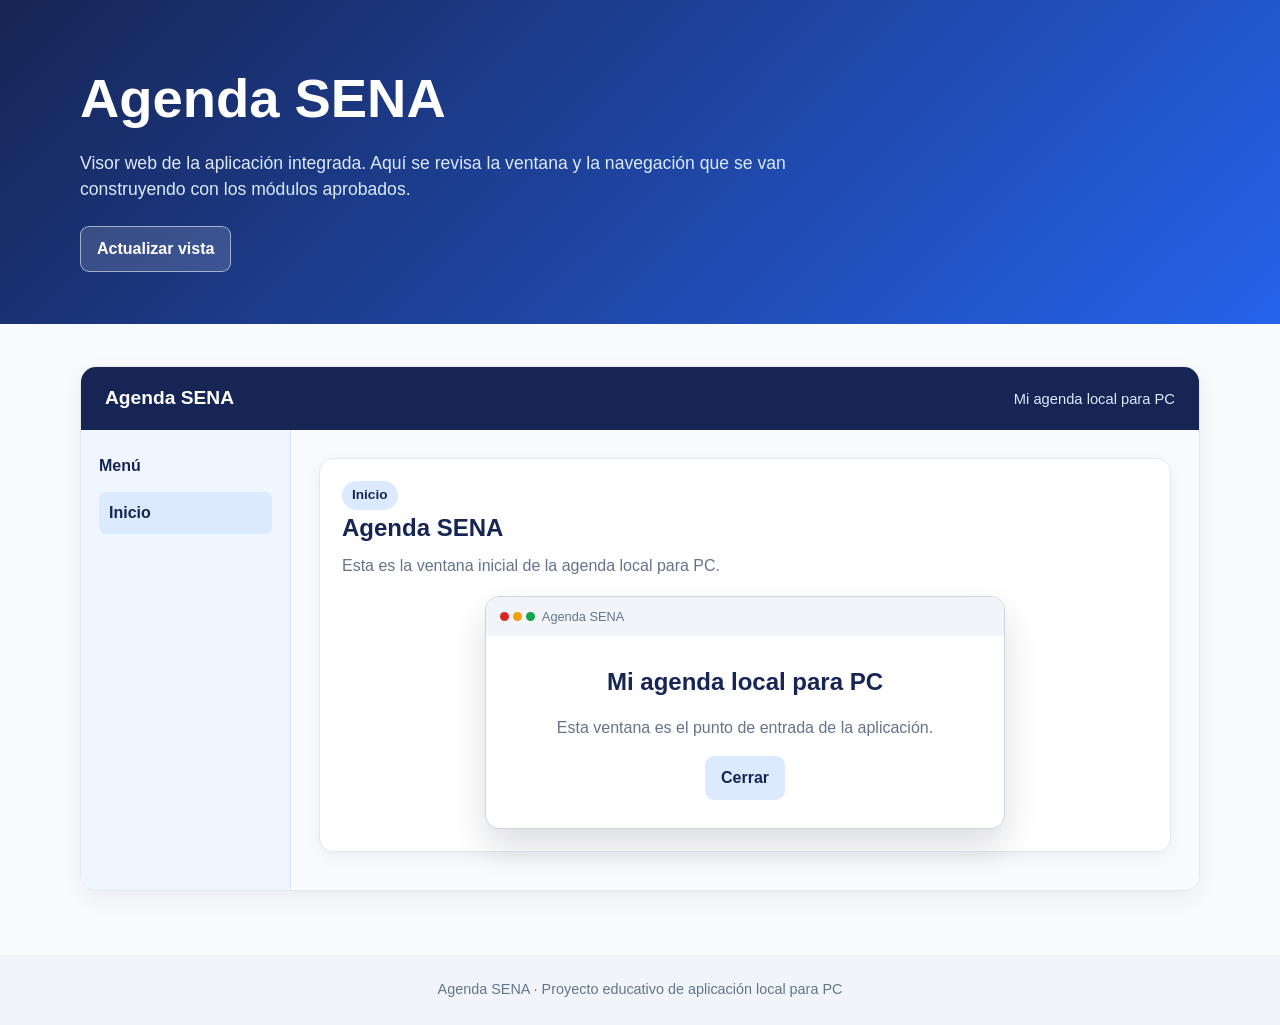
==== commit d21a22dd: "Implementar integracion modular de stages" ====
--- a/index.html
+++ b/index.html
@@ -6,12 +6,9 @@
     <meta http-equiv="Cache-Control" content="no-cache, no-store, must-revalidate" />
     <meta http-equiv="Pragma" content="no-cache" />
     <meta http-equiv="Expires" content="0" />
-    <meta
-      name="description"
-      content="Aplicación acumulativa del proyecto educativo Agenda SENA."
-    />
+    <meta name="description" content="Visor web de la aplicación integrada Agenda SENA." />
     <link rel="stylesheet" href="assets/stage-preview.css" />
-    <title>Agenda SENA | Aplicación</title>
+    <title>Agenda SENA | Aplicación integrada</title>
     <style>
       :root {
         --azul: #2563eb;
@@ -34,10 +31,7 @@
         line-height: 1.5;
       }
 
-      .contenedor {
-        width: min(1120px, calc(100% - 40px));
-        margin: 0 auto;
-      }
+      .contenedor { width: min(1120px, calc(100% - 40px)); margin: 0 auto; }
 
       .hero {
         padding: 58px 24px 52px;
@@ -59,8 +53,6 @@
         font-weight: 700;
         cursor: pointer;
       }
-
-      .actualizar-vista:hover { background: rgba(255, 255, 255, 0.24); }
 
       main { padding: 42px 0 64px; }
 
@@ -90,7 +82,7 @@
       .app-layout {
         display: grid;
         grid-template-columns: 210px minmax(0, 1fr);
-        min-height: 700px;
+        min-height: 460px;
       }
 
       .app-sidebar {
@@ -100,6 +92,7 @@
       }
 
       .app-sidebar strong { display: block; margin-bottom: 14px; color: var(--azul-oscuro); }
+
       .app-sidebar a {
         display: block;
         margin: 7px 0;
@@ -110,39 +103,13 @@
       }
 
       .app-sidebar a:hover { background: var(--azul-claro); }
-
-      .app-content {
-        min-width: 0;
-        padding: 28px;
-        background: #f8fafc;
+      .app-sidebar a[aria-current="page"] {
+        color: var(--azul-oscuro);
+        background: var(--azul-claro);
+        font-weight: 700;
       }
-
+      .app-content { min-width: 0; padding: 28px; background: #f8fafc; }
       .cargando { margin: 0; color: var(--gris-600); text-align: center; }
-
-      .fragmento {
-        border: 1px solid var(--gris-200);
-        border-radius: 14px;
-        padding: 22px;
-        background: var(--blanco);
-        box-shadow: 0 5px 15px rgba(15, 23, 42, 0.05);
-      }
-
-      .fragmento + .fragmento { margin-top: 20px; }
-      .fragmento h2 { margin: 0 0 8px; color: var(--azul-oscuro); }
-      .fragmento h3 { color: var(--azul-oscuro); }
-      .fragmento > p { margin-top: 0; color: var(--gris-600); }
-
-      .fragmento-cabecera { margin-bottom: 18px; }
-      .fragmento-cabecera p { margin: 0; color: var(--gris-600); }
-      .bloque-centrado { text-align: center; }
-      .bloque-centrado p { color: var(--gris-600); }
-      .acciones { display: flex; flex-wrap: wrap; gap: 10px; }
-      .oculto { display: none; }
-      .tabla-citas td:last-child { white-space: nowrap; }
-      .resumenes { display: grid; grid-template-columns: repeat(3, minmax(0, 1fr)); gap: 14px; }
-      .resumen { border-radius: 10px; padding: 16px; background: var(--gris-100); }
-      .resumen strong { display: block; margin-bottom: 4px; color: var(--azul-oscuro); }
-      .resumen span { color: var(--gris-600); font-size: 0.92rem; }
 
       footer {
         padding: 24px;
@@ -158,7 +125,6 @@
         .app-sidebar { border-right: 0; border-bottom: 1px solid var(--gris-200); }
         .app-sidebar a { display: inline-block; margin-right: 5px; }
         .app-content { padding: 16px; }
-        .resumenes { grid-template-columns: 1fr; }
         .barra-app-principal { align-items: flex-start; flex-direction: column; }
       }
     </style>
@@ -168,8 +134,8 @@
       <div class="contenedor">
         <h1>Agenda SENA</h1>
         <p>
-          Una aplicación local para PC que crece función por función. Cada
-          resultado de los stages se integra en esta misma ventana.
+          Visor web de la aplicación integrada. Aquí se revisa la ventana y la
+          navegación que se van construyendo con los módulos aprobados.
         </p>
         <button id="actualizar-vista" class="actualizar-vista" type="button">
           Actualizar vista
@@ -187,12 +153,7 @@
           <div class="app-layout">
             <aside class="app-sidebar" aria-label="Navegación de Agenda SENA">
               <strong>Menú</strong>
-              <a href="#inicio">Inicio</a>
-              <a href="#nueva-cita">Nueva cita</a>
-              <a href="#citas">Citas</a>
-              <a href="#usuarios">Usuarios</a>
-              <a href="#calendario">Calendario</a>
-              <a href="#actividades">Actividades</a>
+              <nav id="app-navigation"></nav>
             </aside>
             <section id="app-content" class="app-content" aria-live="polite">
               <p class="cargando">Cargando la aplicación...</p>
@@ -203,141 +164,6 @@
     </main>
 
     <footer>Agenda SENA · Proyecto educativo de aplicación local para PC</footer>
-
-    <script>
-      (() => {
-        const stagePaths = [
-          "stages/01_python_window/preview.html",
-          "stages/02_data_model/preview.html",
-          "stages/03_json_storage/preview.html",
-          "stages/04_sqlite_database/preview.html",
-          "stages/05_user_registration/preview.html",
-          "stages/06_login_session/preview.html",
-          "stages/07_main_window/preview.html",
-          "stages/08_monthly_calendar/preview.html",
-          "stages/09_events_categories_colors/preview.html",
-          "stages/10_tests_security_executable/preview.html"
-        ];
-        const app = document.querySelector(".ventana-app");
-        const content = document.getElementById("app-content");
-        const refreshButton = document.getElementById("actualizar-vista");
-        const version = String(Date.now());
-
-        refreshButton.addEventListener("click", () => {
-          const url = new URL(window.location.href);
-          url.searchParams.set("v", String(Date.now()));
-          window.location.replace(url.toString());
-        });
-
-        function setStatus(id, message, type = "estado-exito") {
-          const element = document.getElementById(id);
-          if (!element) return;
-          element.className = type;
-          element.textContent = message;
-          element.classList.remove("oculto");
-        }
-
-        function addAppointment() {
-          const form = document.getElementById("form-cita");
-          const title = form?.elements.namedItem("titulo")?.value.trim();
-          const date = form?.elements.namedItem("fecha")?.value;
-          const time = form?.elements.namedItem("hora")?.value;
-          const description = form?.elements.namedItem("descripcion")?.value.trim();
-          if (!title || !date || !time) {
-            setStatus("estado-cita", "Completa título, fecha y hora.", "estado-error");
-            return;
-          }
-
-          const body = document.querySelector("#tabla-citas tbody");
-          document.querySelector("[data-fila-vacia]")?.remove();
-          const row = document.createElement("tr");
-          row.innerHTML = `<td>${title}</td><td>${date}</td><td>${time}</td><td>${description || "Sin descripción"}</td><td><span class="etiqueta verde">Pendiente</span></td>`;
-          body?.appendChild(row);
-          setStatus("estado-cita", "La cita se agregó a la tabla.");
-          form.reset();
-        }
-
-        function saveAgenda() {
-          const body = document.querySelector("#tabla-citas tbody");
-          if (!body) return;
-          localStorage.setItem("agenda-sena-citas", body.innerHTML);
-          setStatus("estado-guardado", "Las citas se guardaron en el navegador.");
-        }
-
-        function loadAgenda() {
-          const saved = localStorage.getItem("agenda-sena-citas");
-          const body = document.querySelector("#tabla-citas tbody");
-          if (!saved || !body) {
-            setStatus("estado-guardado", "No hay datos guardados todavía.", "estado-error");
-            return;
-          }
-          body.innerHTML = saved;
-          setStatus("estado-guardado", "Las citas guardadas fueron cargadas.");
-        }
-
-        app.addEventListener("click", (event) => {
-          const button = event.target.closest("button[data-action]");
-          if (!button) return;
-          const action = button.dataset.action;
-
-          if (action === "iniciar-agenda") {
-            setStatus("estado-inicio", "La agenda está lista para trabajar.");
-            button.textContent = "Agenda abierta";
-            button.disabled = true;
-          }
-          if (action === "add-appointment") addAppointment();
-          if (action === "save-agenda") saveAgenda();
-          if (action === "load-agenda") loadAgenda();
-          if (action === "register") {
-            const user = document.getElementById("registro-usuario")?.value.trim();
-            const email = document.getElementById("registro-correo")?.value.trim();
-            const valid = Boolean(user && email);
-            setStatus("registro-estado", valid ? "Usuario registrado correctamente." : "Completa usuario y correo.", valid ? "estado-exito" : "estado-error");
-          }
-          if (action === "login") {
-            const user = document.getElementById("login-usuario")?.value.trim();
-            const password = document.getElementById("login-password")?.value;
-            const valid = Boolean(user && password);
-            setStatus("login-estado", valid ? "Sesión iniciada correctamente." : "Escribe usuario y contraseña.", valid ? "estado-exito" : "estado-error");
-            if (valid) document.getElementById("usuario-activo").textContent = `Usuario: ${user}`;
-          }
-          if (action === "calendar-prev" || action === "calendar-next") {
-            const month = document.getElementById("mes-calendario");
-            const months = ["Septiembre de 2026", "Octubre de 2026", "Noviembre de 2026"];
-            const current = Number(month.dataset.index || 1);
-            const next = action === "calendar-next" ? Math.min(2, current + 1) : Math.max(0, current - 1);
-            month.dataset.index = String(next);
-            month.textContent = months[next];
-          }
-          if (action === "save-event") {
-            const title = document.getElementById("actividad-titulo")?.value.trim() || "Nueva actividad";
-            const time = document.getElementById("actividad-hora")?.value || "18:00";
-            const recent = document.getElementById("actividad-reciente");
-            if (recent) recent.textContent = `${title} · ${time}`;
-            setStatus("actividad-estado", "Actividad guardada en la agenda.");
-          }
-        });
-
-        async function loadStages() {
-          content.replaceChildren();
-          for (const path of stagePaths) {
-            try {
-              const response = await fetch(`${path}?v=${version}`, { cache: "no-store" });
-              if (!response.ok) continue;
-              const html = await response.text();
-              const fragment = document.createRange().createContextualFragment(html);
-              content.appendChild(fragment);
-            } catch (error) {
-              console.error(`No se pudo cargar ${path}`, error);
-            }
-          }
-          if (!content.children.length) {
-            content.innerHTML = '<p class="estado-error">No se pudieron cargar las funciones de la agenda.</p>';
-          }
-        }
-
-        loadStages();
-      })();
-    </script>
+    <script src="web/app.js"></script>
   </body>
 </html>
--- a/assets/stage-preview.css
+++ b/assets/stage-preview.css
@@ -170,9 +170,34 @@
 .estado-exito { padding: 12px; border-radius: 8px; color: var(--verde); background: var(--verde-claro); }
 .estado-error { padding: 12px; border-radius: 8px; color: #991b1b; background: #fee2e2; }
 
+/* Estilos de los módulos que se muestran dentro de la única ventana integrada. */
+.fragmento {
+  border: 1px solid var(--gris-200);
+  border-radius: 14px;
+  padding: 22px;
+  background: var(--blanco);
+  box-shadow: 0 5px 15px rgba(15, 23, 42, 0.05);
+}
+
+.fragmento h2 { margin: 0 0 8px; color: var(--azul-oscuro); }
+.fragmento h3 { color: var(--azul-oscuro); }
+.fragmento > p { margin-top: 0; color: var(--gris-600); }
+.fragmento-cabecera { margin-bottom: 18px; }
+.fragmento-cabecera p { margin: 0; color: var(--gris-600); }
+.bloque-centrado { text-align: center; }
+.bloque-centrado p { color: var(--gris-600); }
+.acciones { display: flex; flex-wrap: wrap; gap: 10px; }
+.oculto { display: none; }
+.tabla-citas td:last-child { white-space: nowrap; }
+.resumenes { display: grid; grid-template-columns: repeat(3, minmax(0, 1fr)); gap: 14px; }
+.resumen { border-radius: 10px; padding: 16px; background: var(--gris-100); }
+.resumen strong { display: block; margin-bottom: 4px; color: var(--azul-oscuro); }
+.resumen span { color: var(--gris-600); font-size: 0.92rem; }
+
 @media (max-width: 700px) {
   .rejilla-2, .rejilla-3 { grid-template-columns: 1fr; }
   .fila-separada { align-items: flex-start; flex-direction: column; }
   .dia { min-height: 58px; padding: 5px; }
   .actividad { overflow: hidden; font-size: 0.65rem; white-space: nowrap; }
-}
+  .resumenes { grid-template-columns: 1fr; }
+}
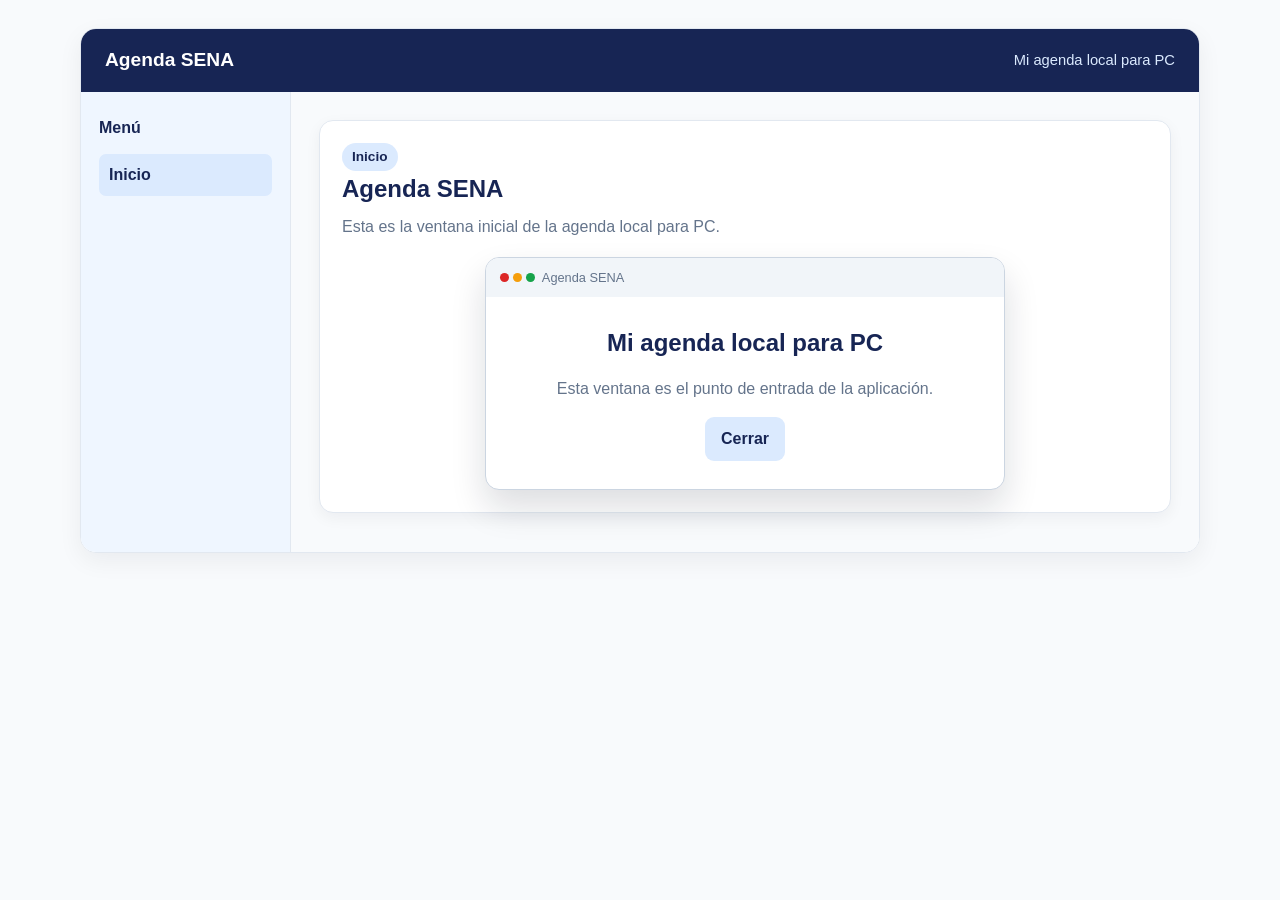
==== commit a1829530: "Simplificar visor a una sola ventana" ====
--- a/index.html
+++ b/index.html
@@ -33,28 +33,7 @@
 
       .contenedor { width: min(1120px, calc(100% - 40px)); margin: 0 auto; }
 
-      .hero {
-        padding: 58px 24px 52px;
-        color: var(--blanco);
-        background: linear-gradient(135deg, var(--azul-oscuro), var(--azul));
-      }
-
-      .hero h1 { margin: 0 0 10px; font-size: clamp(2rem, 5vw, 3.4rem); }
-      .hero p { max-width: 720px; margin: 0; color: var(--azul-claro); font-size: 1.1rem; }
-
-      .actualizar-vista {
-        margin-top: 24px;
-        border: 1px solid rgba(255, 255, 255, 0.55);
-        border-radius: 9px;
-        padding: 10px 16px;
-        color: var(--blanco);
-        background: rgba(255, 255, 255, 0.14);
-        font: inherit;
-        font-weight: 700;
-        cursor: pointer;
-      }
-
-      main { padding: 42px 0 64px; }
+      main { padding: 28px 0 64px; }
 
       .panel {
         overflow: hidden;
@@ -130,19 +109,6 @@
     </style>
   </head>
   <body>
-    <header class="hero">
-      <div class="contenedor">
-        <h1>Agenda SENA</h1>
-        <p>
-          Visor web de la aplicación integrada. Aquí se revisa la ventana y la
-          navegación que se van construyendo con los módulos aprobados.
-        </p>
-        <button id="actualizar-vista" class="actualizar-vista" type="button">
-          Actualizar vista
-        </button>
-      </div>
-    </header>
-
     <main class="contenedor">
       <section class="panel" aria-label="Aplicación Agenda SENA">
         <div class="ventana-app">
@@ -163,7 +129,6 @@
       </section>
     </main>
 
-    <footer>Agenda SENA · Proyecto educativo de aplicación local para PC</footer>
     <script src="web/app.js"></script>
   </body>
 </html>
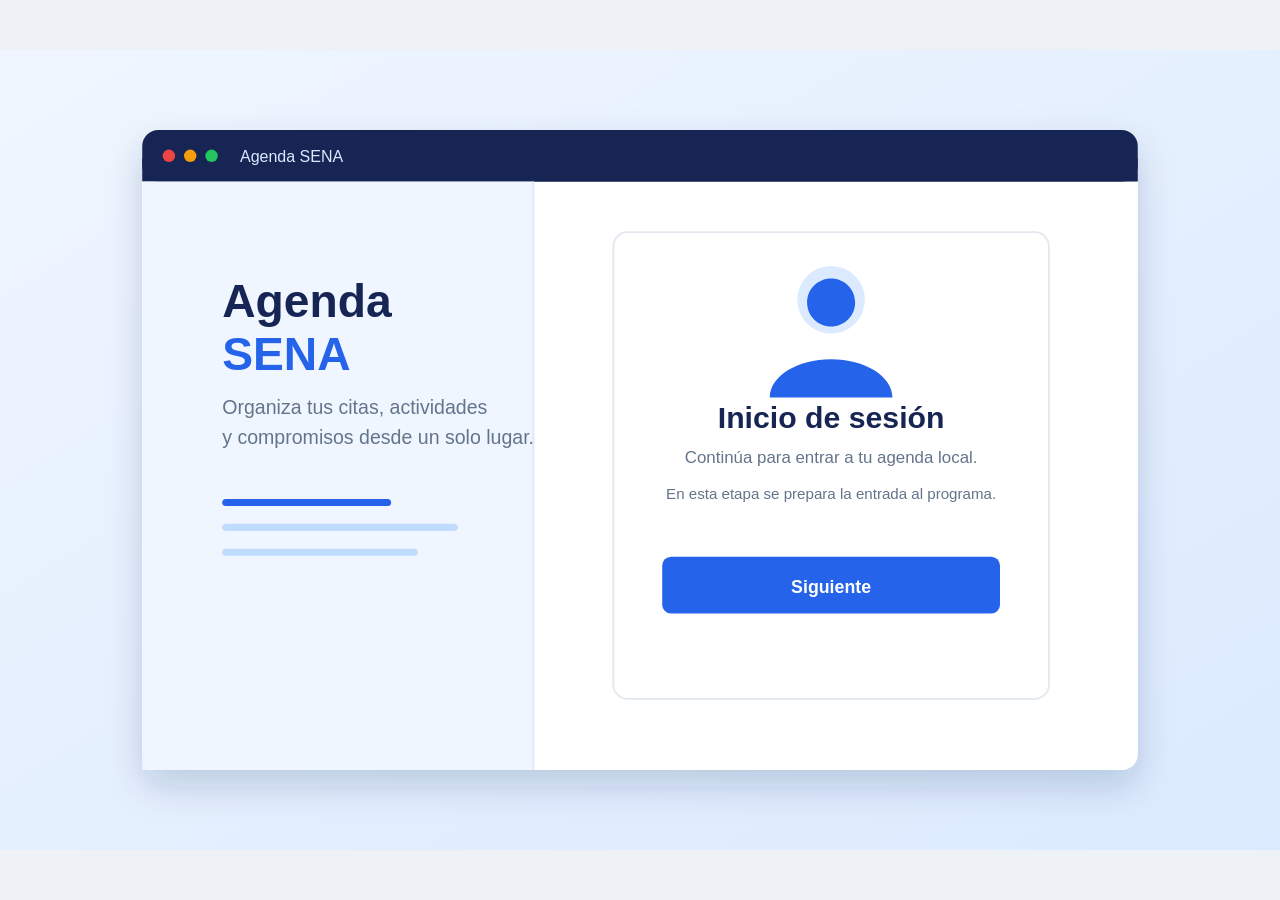
==== commit 6d996ef2: "Crear flujo visual de dos ventanas" ====
--- a/index.html
+++ b/index.html
@@ -3,132 +3,19 @@
   <head>
     <meta charset="UTF-8" />
     <meta name="viewport" content="width=device-width, initial-scale=1.0" />
-    <meta http-equiv="Cache-Control" content="no-cache, no-store, must-revalidate" />
-    <meta http-equiv="Pragma" content="no-cache" />
-    <meta http-equiv="Expires" content="0" />
-    <meta name="description" content="Visor web de la aplicación integrada Agenda SENA." />
-    <link rel="stylesheet" href="assets/stage-preview.css" />
-    <title>Agenda SENA | Aplicación integrada</title>
+    <meta name="description" content="Ventanas visuales de Agenda SENA para PC." />
+    <title>Agenda SENA</title>
     <style>
-      :root {
-        --azul: #2563eb;
-        --azul-oscuro: #172554;
-        --azul-claro: #dbeafe;
-        --gris-900: #172033;
-        --gris-600: #64748b;
-        --gris-200: #e2e8f0;
-        --gris-100: #f1f5f9;
-        --blanco: #ffffff;
-      }
-
+      :root { color-scheme: light; }
       * { box-sizing: border-box; }
-
-      body {
-        margin: 0;
-        color: var(--gris-900);
-        background: #f8fafc;
-        font-family: Arial, Helvetica, sans-serif;
-        line-height: 1.5;
-      }
-
-      .contenedor { width: min(1120px, calc(100% - 40px)); margin: 0 auto; }
-
-      main { padding: 28px 0 64px; }
-
-      .panel {
-        overflow: hidden;
-        border: 1px solid var(--gris-200);
-        border-radius: 16px;
-        background: var(--blanco);
-        box-shadow: 0 8px 24px rgba(15, 23, 42, 0.06);
-      }
-
-      .ventana-app { overflow: hidden; background: var(--blanco); }
-
-      .barra-app-principal {
-        display: flex;
-        align-items: center;
-        justify-content: space-between;
-        gap: 16px;
-        padding: 17px 24px;
-        color: var(--blanco);
-        background: var(--azul-oscuro);
-      }
-
-      .barra-app-principal strong { font-size: 1.2rem; }
-      .barra-app-principal span { color: var(--azul-claro); font-size: 0.92rem; }
-
-      .app-layout {
-        display: grid;
-        grid-template-columns: 210px minmax(0, 1fr);
-        min-height: 460px;
-      }
-
-      .app-sidebar {
-        padding: 24px 18px;
-        background: #eff6ff;
-        border-right: 1px solid var(--gris-200);
-      }
-
-      .app-sidebar strong { display: block; margin-bottom: 14px; color: var(--azul-oscuro); }
-
-      .app-sidebar a {
-        display: block;
-        margin: 7px 0;
-        border-radius: 7px;
-        padding: 9px 10px;
-        color: var(--azul-oscuro);
-        text-decoration: none;
-      }
-
-      .app-sidebar a:hover { background: var(--azul-claro); }
-      .app-sidebar a[aria-current="page"] {
-        color: var(--azul-oscuro);
-        background: var(--azul-claro);
-        font-weight: 700;
-      }
-      .app-content { min-width: 0; padding: 28px; background: #f8fafc; }
-      .cargando { margin: 0; color: var(--gris-600); text-align: center; }
-
-      footer {
-        padding: 24px;
-        color: var(--gris-600);
-        background: var(--gris-100);
-        text-align: center;
-        font-size: 0.9rem;
-      }
-
-      @media (max-width: 760px) {
-        .contenedor { width: min(100% - 20px, 1120px); }
-        .app-layout { grid-template-columns: 1fr; }
-        .app-sidebar { border-right: 0; border-bottom: 1px solid var(--gris-200); }
-        .app-sidebar a { display: inline-block; margin-right: 5px; }
-        .app-content { padding: 16px; }
-        .barra-app-principal { align-items: flex-start; flex-direction: column; }
-      }
+      html, body { min-height: 100%; }
+      body { margin: 0; background: #eef2f7; font-family: Arial, Helvetica, sans-serif; }
+      #screen { width: 100%; min-height: 100vh; }
+      #screen > svg { display: block; width: 100%; height: auto; min-height: 100vh; }
     </style>
   </head>
   <body>
-    <main class="contenedor">
-      <section class="panel" aria-label="Aplicación Agenda SENA">
-        <div class="ventana-app">
-          <div class="barra-app-principal">
-            <strong>Agenda SENA</strong>
-            <span id="usuario-activo">Mi agenda local para PC</span>
-          </div>
-          <div class="app-layout">
-            <aside class="app-sidebar" aria-label="Navegación de Agenda SENA">
-              <strong>Menú</strong>
-              <nav id="app-navigation"></nav>
-            </aside>
-            <section id="app-content" class="app-content" aria-live="polite">
-              <p class="cargando">Cargando la aplicación...</p>
-            </section>
-          </div>
-        </div>
-      </section>
-    </main>
-
-    <script src="web/app.js"></script>
+    <main id="screen" aria-live="polite"></main>
+    <script src="web/screen.js"></script>
   </body>
 </html>
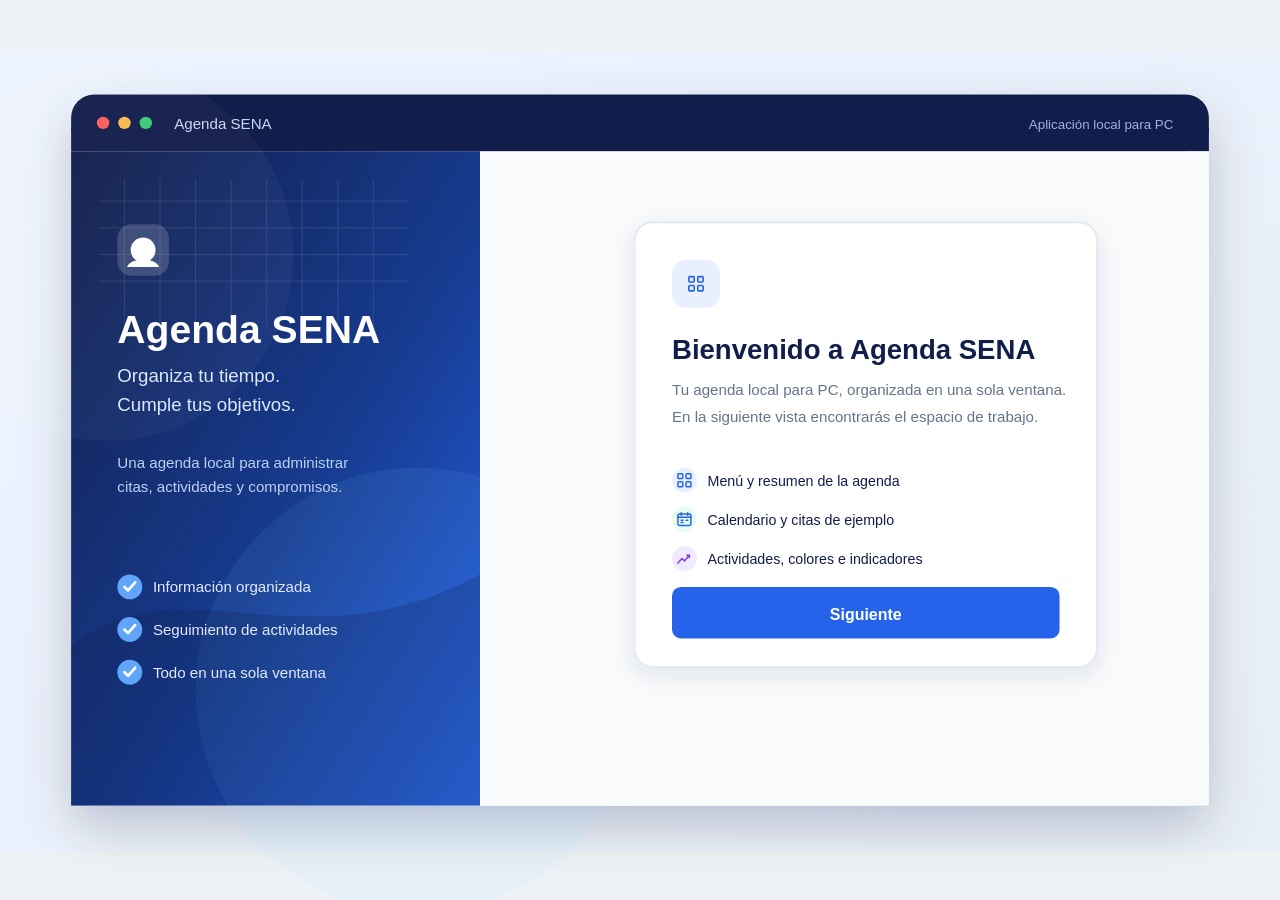
==== commit d8d2aa59: "Ajustar el visor para mostrar la ventana completa" ====
--- a/index.html
+++ b/index.html
@@ -8,10 +8,22 @@
     <style>
       :root { color-scheme: light; }
       * { box-sizing: border-box; }
-      html, body { min-height: 100%; }
+      html, body { width: 100%; height: 100%; overflow: hidden; }
       body { margin: 0; background: #eef2f7; font-family: Arial, Helvetica, sans-serif; }
-      #screen { width: 100%; min-height: 100vh; }
-      #screen > svg { display: block; width: 100%; height: auto; min-height: 100vh; }
+      #screen {
+        display: flex;
+        width: 100vw;
+        height: 100vh;
+        align-items: center;
+        justify-content: center;
+        overflow: hidden;
+      }
+      #screen > svg {
+        display: block;
+        width: 100%;
+        height: 100%;
+        min-height: 0;
+      }
     </style>
   </head>
   <body>
